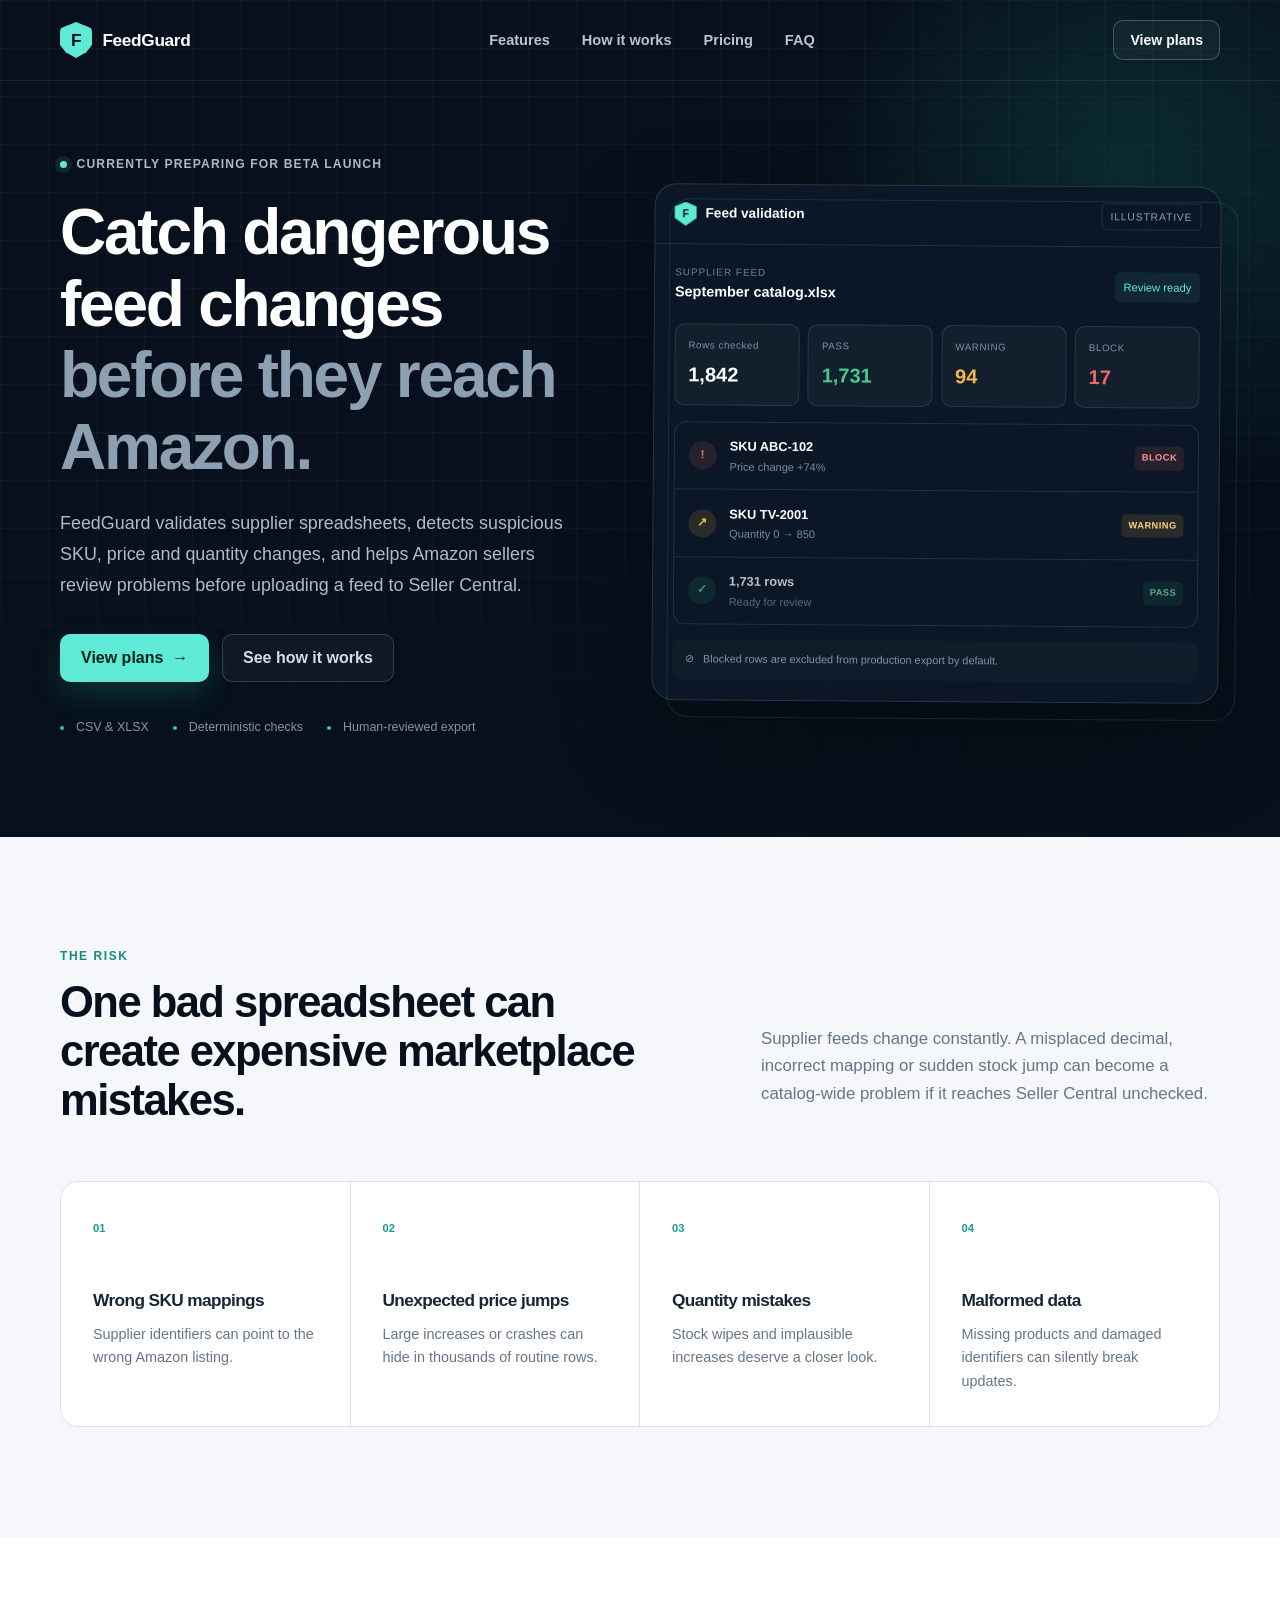
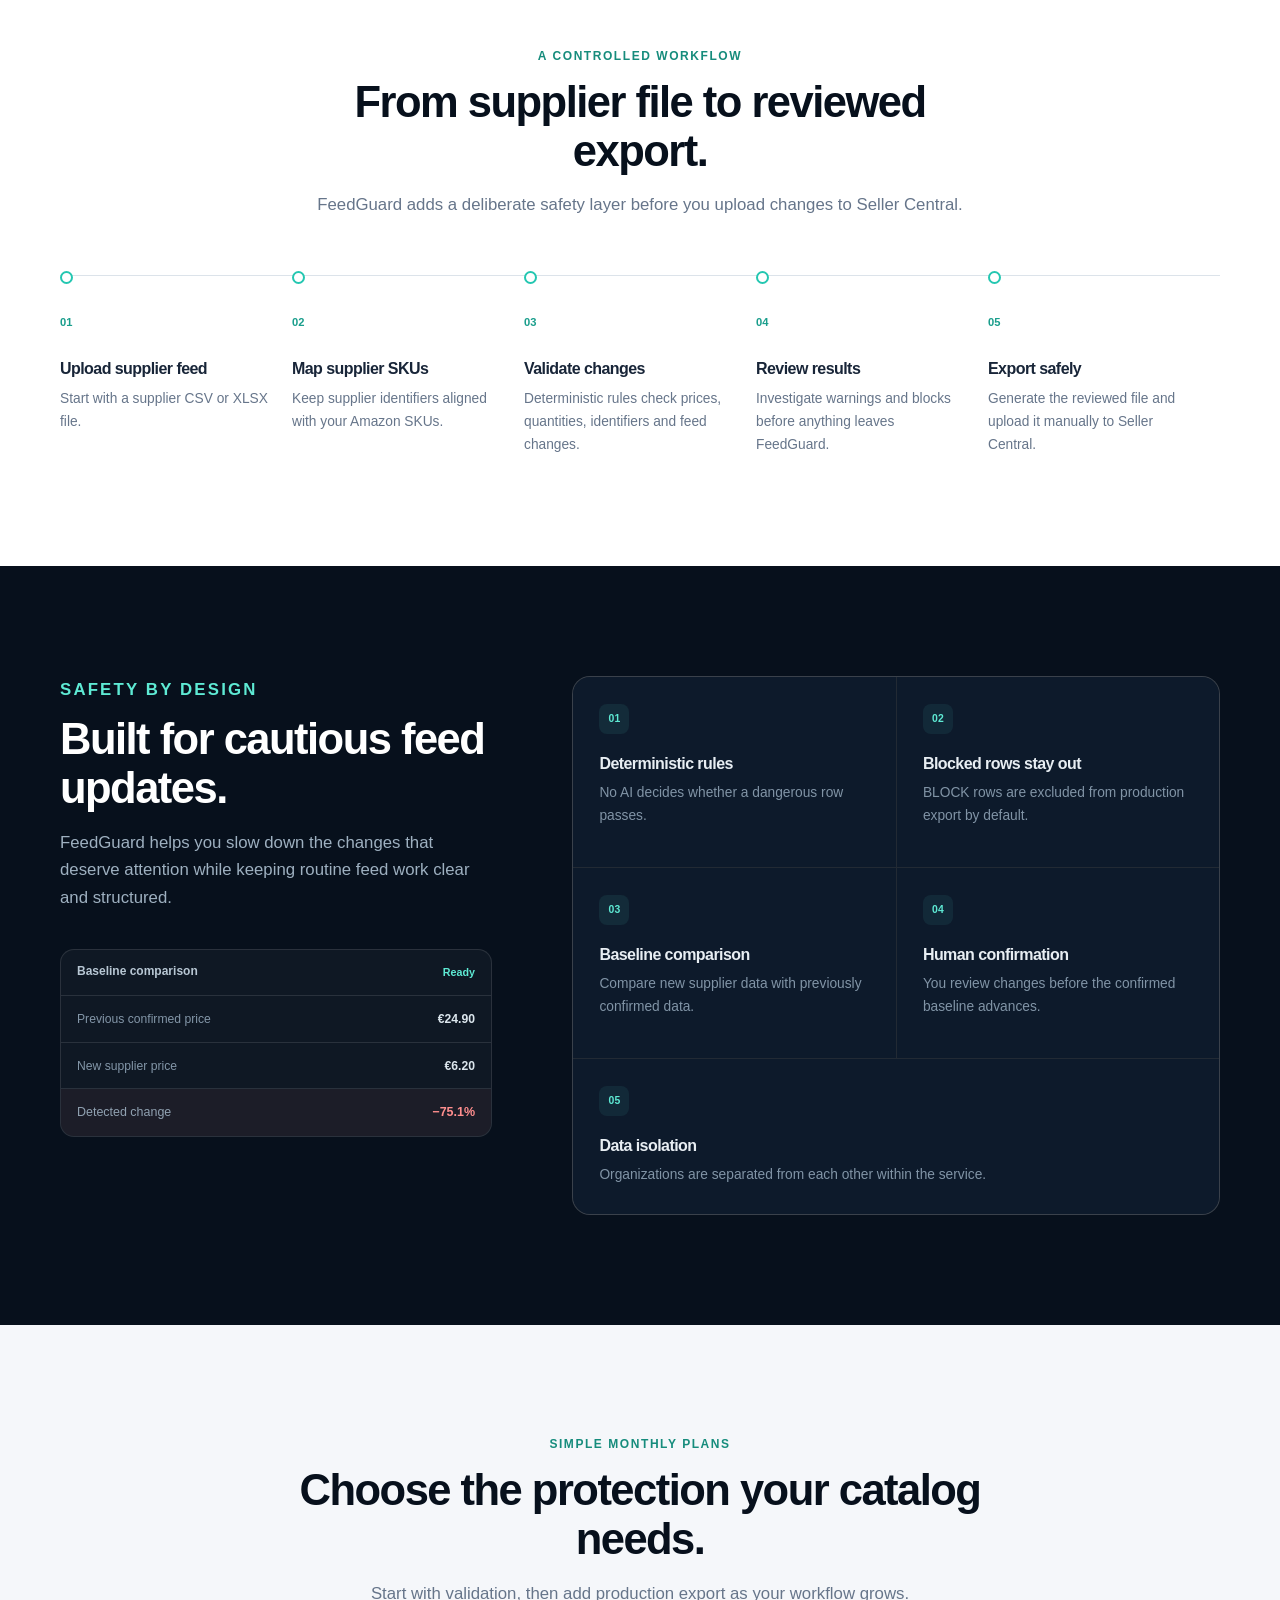
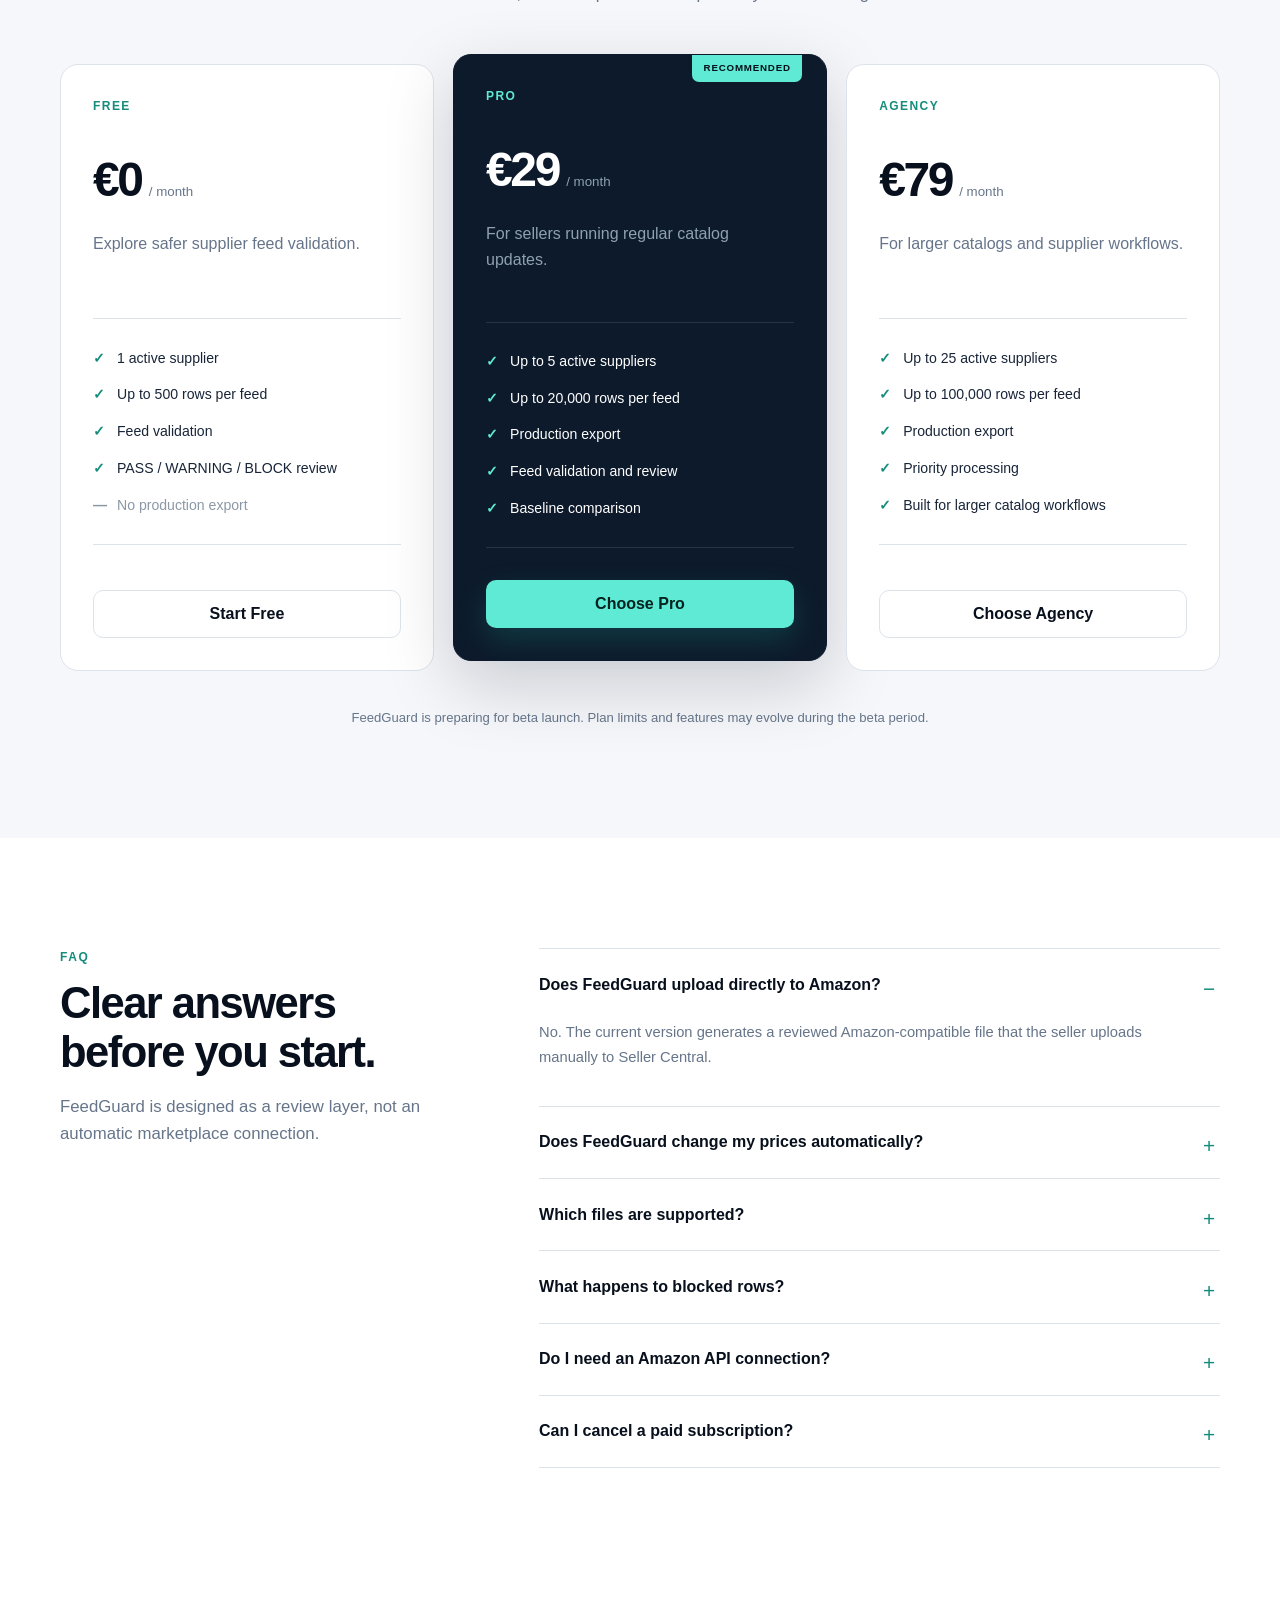
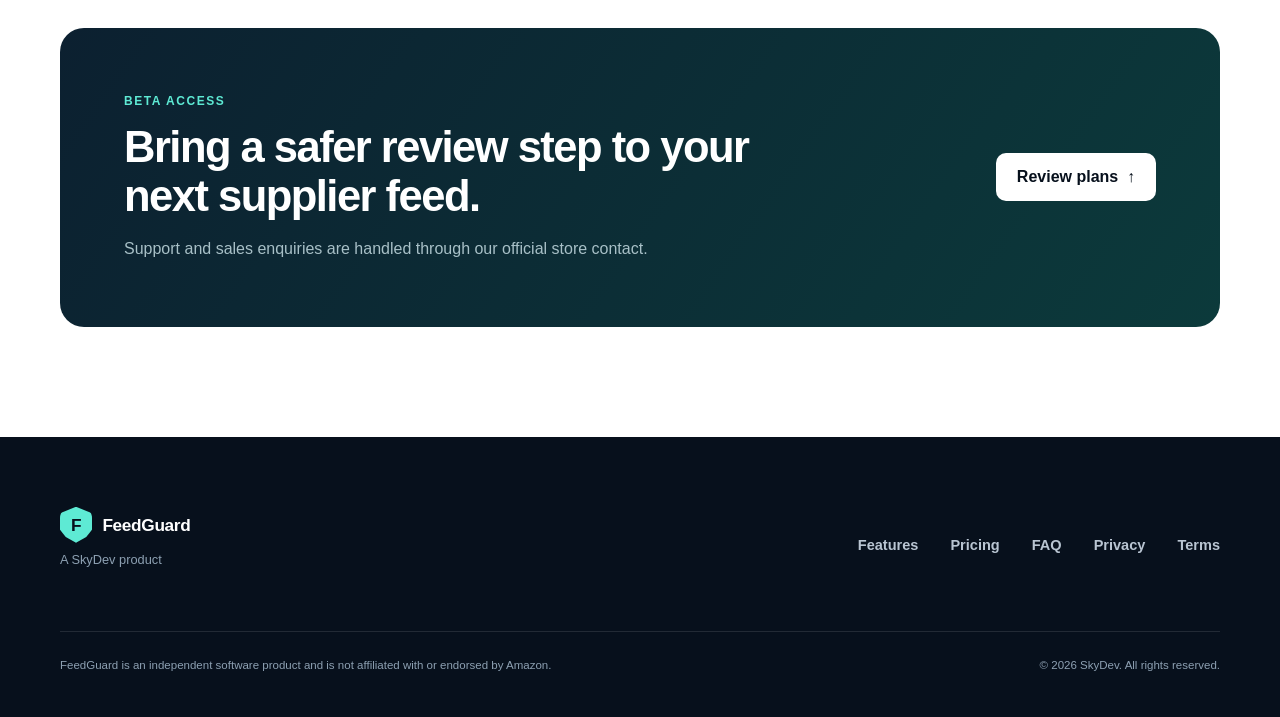
==== index.html @ 0910c597 "feat: launch FeedGuard public website" ====
<!doctype html>
<html lang="en">
<head>
  <meta charset="utf-8">
  <meta name="viewport" content="width=device-width, initial-scale=1">
  <title>FeedGuard — Safer Amazon Feed Validation</title>
  <meta name="description" content="FeedGuard helps Amazon sellers validate supplier CSV and XLSX feeds, detect risky SKU, price and quantity changes, and review problems before uploading to Seller Central.">
  <meta property="og:title" content="FeedGuard — Safer Amazon Feed Validation">
  <meta property="og:description" content="Catch dangerous supplier feed changes before they reach Amazon.">
  <meta property="og:type" content="website">
  <meta name="theme-color" content="#07101c">
  <link rel="icon" type="image/svg+xml" href="favicon.svg">
  <link rel="stylesheet" href="styles.css">
</head>
<body>
  <a class="skip-link" href="#main">Skip to content</a>
  <header class="site-header">
    <div class="shell nav-wrap">
      <a class="brand" href="index.html" aria-label="FeedGuard home">
        <span class="brand-mark" aria-hidden="true">F</span>
        <span>FeedGuard</span>
      </a>
      <nav aria-label="Primary navigation">
        <a href="#features">Features</a>
        <a href="#how-it-works">How it works</a>
        <a href="#pricing">Pricing</a>
        <a href="#faq">FAQ</a>
      </nav>
      <a class="button button-small button-outline" href="#pricing">View plans</a>
    </div>
  </header>

  <main id="main">
    <section class="hero">
      <div class="hero-glow" aria-hidden="true"></div>
      <div class="shell hero-grid">
        <div class="hero-copy">
          <div class="eyebrow"><span class="pulse" aria-hidden="true"></span> Currently preparing for beta launch</div>
          <h1>Catch dangerous feed changes <span>before they reach Amazon.</span></h1>
          <p class="hero-lede">FeedGuard validates supplier spreadsheets, detects suspicious SKU, price and quantity changes, and helps Amazon sellers review problems before uploading a feed to Seller Central.</p>
          <div class="hero-actions">
            <a class="button button-primary" href="#pricing">View plans <span aria-hidden="true">→</span></a>
            <a class="button button-ghost" href="#how-it-works">See how it works</a>
          </div>
          <ul class="trust-line" aria-label="Product highlights">
            <li>CSV &amp; XLSX</li>
            <li>Deterministic checks</li>
            <li>Human-reviewed export</li>
          </ul>
        </div>

        <div class="product-frame" aria-label="Illustrative FeedGuard validation dashboard">
          <div class="frame-bar">
            <div class="frame-title"><span class="shield-mini" aria-hidden="true">F</span> Feed validation</div>
            <span class="sample-label">Illustrative</span>
          </div>
          <div class="frame-body">
            <div class="run-meta">
              <div><span class="meta-label">SUPPLIER FEED</span><strong>September catalog.xlsx</strong></div>
              <span class="status-complete">Review ready</span>
            </div>
            <div class="metric-grid">
              <div class="metric"><span>Rows checked</span><strong>1,842</strong></div>
              <div class="metric pass"><span>PASS</span><strong>1,731</strong></div>
              <div class="metric warning"><span>WARNING</span><strong>94</strong></div>
              <div class="metric block"><span>BLOCK</span><strong>17</strong></div>
            </div>
            <div class="result-list">
              <div class="result-row">
                <span class="result-icon block-icon" aria-hidden="true">!</span>
                <div><strong>SKU ABC-102</strong><span>Price change +74%</span></div>
                <span class="tag tag-block">BLOCK</span>
              </div>
              <div class="result-row">
                <span class="result-icon warn-icon" aria-hidden="true">↗</span>
                <div><strong>SKU TV-2001</strong><span>Quantity 0 → 850</span></div>
                <span class="tag tag-warning">WARNING</span>
              </div>
              <div class="result-row muted-row">
                <span class="result-icon pass-icon" aria-hidden="true">✓</span>
                <div><strong>1,731 rows</strong><span>Ready for review</span></div>
                <span class="tag tag-pass">PASS</span>
              </div>
            </div>
            <div class="frame-note"><span aria-hidden="true">⊘</span> Blocked rows are excluded from production export by default.</div>
          </div>
        </div>
      </div>
    </section>

    <section class="problem section" id="features">
      <div class="shell split-heading">
        <div>
          <p class="section-kicker">THE RISK</p>
          <h2>One bad spreadsheet can create expensive marketplace mistakes.</h2>
        </div>
        <p>Supplier feeds change constantly. A misplaced decimal, incorrect mapping or sudden stock jump can become a catalog-wide problem if it reaches Seller Central unchecked.</p>
      </div>
      <div class="shell risk-grid">
        <article class="risk-card"><span>01</span><h3>Wrong SKU mappings</h3><p>Supplier identifiers can point to the wrong Amazon listing.</p></article>
        <article class="risk-card"><span>02</span><h3>Unexpected price jumps</h3><p>Large increases or crashes can hide in thousands of routine rows.</p></article>
        <article class="risk-card"><span>03</span><h3>Quantity mistakes</h3><p>Stock wipes and implausible increases deserve a closer look.</p></article>
        <article class="risk-card"><span>04</span><h3>Malformed data</h3><p>Missing products and damaged identifiers can silently break updates.</p></article>
      </div>
    </section>

    <section class="workflow section" id="how-it-works">
      <div class="shell">
        <div class="section-intro centered">
          <p class="section-kicker">A CONTROLLED WORKFLOW</p>
          <h2>From supplier file to reviewed export.</h2>
          <p>FeedGuard adds a deliberate safety layer before you upload changes to Seller Central.</p>
        </div>
        <ol class="steps">
          <li><span class="step-number">01</span><div><h3>Upload supplier feed</h3><p>Start with a supplier CSV or XLSX file.</p></div></li>
          <li><span class="step-number">02</span><div><h3>Map supplier SKUs</h3><p>Keep supplier identifiers aligned with your Amazon SKUs.</p></div></li>
          <li><span class="step-number">03</span><div><h3>Validate changes</h3><p>Deterministic rules check prices, quantities, identifiers and feed changes.</p></div></li>
          <li><span class="step-number">04</span><div><h3>Review results</h3><p>Investigate warnings and blocks before anything leaves FeedGuard.</p></div></li>
          <li><span class="step-number">05</span><div><h3>Export safely</h3><p>Generate the reviewed file and upload it manually to Seller Central.</p></div></li>
        </ol>
      </div>
    </section>

    <section class="safety section">
      <div class="shell safety-layout">
        <div class="safety-copy">
          <p class="section-kicker">SAFETY BY DESIGN</p>
          <h2>Built for cautious feed updates.</h2>
          <p>FeedGuard helps you slow down the changes that deserve attention while keeping routine feed work clear and structured.</p>
          <div class="baseline-panel" aria-label="Baseline comparison example">
            <div class="baseline-head"><span>Baseline comparison</span><span class="live-dot">Ready</span></div>
            <div class="compare-row"><span>Previous confirmed price</span><strong>€24.90</strong></div>
            <div class="compare-row"><span>New supplier price</span><strong>€6.20</strong></div>
            <div class="delta-row"><span>Detected change</span><strong>−75.1%</strong></div>
          </div>
        </div>
        <div class="principles-grid">
          <article><span class="principle-icon">01</span><h3>Deterministic rules</h3><p>No AI decides whether a dangerous row passes.</p></article>
          <article><span class="principle-icon">02</span><h3>Blocked rows stay out</h3><p>BLOCK rows are excluded from production export by default.</p></article>
          <article><span class="principle-icon">03</span><h3>Baseline comparison</h3><p>Compare new supplier data with previously confirmed data.</p></article>
          <article><span class="principle-icon">04</span><h3>Human confirmation</h3><p>You review changes before the confirmed baseline advances.</p></article>
          <article><span class="principle-icon">05</span><h3>Data isolation</h3><p>Organizations are separated from each other within the service.</p></article>
        </div>
      </div>
    </section>

    <section class="pricing section" id="pricing">
      <div class="shell">
        <div class="section-intro centered">
          <p class="section-kicker">SIMPLE MONTHLY PLANS</p>
          <h2>Choose the protection your catalog needs.</h2>
          <p>Start with validation, then add production export as your workflow grows.</p>
        </div>
        <div class="pricing-grid">
          <article class="price-card">
            <div><p class="plan-name">FREE</p><div class="price"><span>€0</span><small>/ month</small></div><p>Explore safer supplier feed validation.</p></div>
            <ul><li>1 active supplier</li><li>Up to 500 rows per feed</li><li>Feed validation</li><li>PASS / WARNING / BLOCK review</li><li class="not-included">No production export</li></ul>
            <a class="button button-plan" href="#contact">Start Free</a>
          </article>
          <article class="price-card featured">
            <div class="popular">RECOMMENDED</div>
            <div><p class="plan-name">PRO</p><div class="price"><span>€29</span><small>/ month</small></div><p>For sellers running regular catalog updates.</p></div>
            <ul><li>Up to 5 active suppliers</li><li>Up to 20,000 rows per feed</li><li>Production export</li><li>Feed validation and review</li><li>Baseline comparison</li></ul>
            <a class="button button-primary" href="#contact">Choose Pro</a>
          </article>
          <article class="price-card">
            <div><p class="plan-name">AGENCY</p><div class="price"><span>€79</span><small>/ month</small></div><p>For larger catalogs and supplier workflows.</p></div>
            <ul><li>Up to 25 active suppliers</li><li>Up to 100,000 rows per feed</li><li>Production export</li><li>Priority processing</li><li>Built for larger catalog workflows</li></ul>
            <a class="button button-plan" href="#contact">Choose Agency</a>
          </article>
        </div>
        <p class="beta-note">FeedGuard is preparing for beta launch. Plan limits and features may evolve during the beta period.</p>
      </div>
    </section>

    <section class="faq section" id="faq">
      <div class="shell faq-layout">
        <div class="faq-heading"><p class="section-kicker">FAQ</p><h2>Clear answers before you start.</h2><p>FeedGuard is designed as a review layer, not an automatic marketplace connection.</p></div>
        <div class="faq-list">
          <details open><summary>Does FeedGuard upload directly to Amazon?</summary><p>No. The current version generates a reviewed Amazon-compatible file that the seller uploads manually to Seller Central.</p></details>
          <details><summary>Does FeedGuard change my prices automatically?</summary><p>No. FeedGuard analyzes the feed and flags potentially unsafe changes for review.</p></details>
          <details><summary>Which files are supported?</summary><p>CSV and XLSX supplier files are supported.</p></details>
          <details><summary>What happens to blocked rows?</summary><p>Blocked rows are excluded from production export by default.</p></details>
          <details><summary>Do I need an Amazon API connection?</summary><p>No, not for the current version.</p></details>
          <details><summary>Can I cancel a paid subscription?</summary><p>Paid subscriptions are managed through the billing provider's customer portal.</p></details>
        </div>
      </div>
    </section>

    <section class="contact section" id="contact">
      <div class="shell contact-card">
        <div><p class="section-kicker">BETA ACCESS</p><h2>Bring a safer review step to your next supplier feed.</h2><p>Support and sales enquiries are handled through our official store contact.</p></div>
        <a class="button button-light" href="#pricing">Review plans <span aria-hidden="true">↑</span></a>
      </div>
    </section>
  </main>

  <footer>
    <div class="shell footer-grid">
      <div><a class="brand footer-brand" href="index.html"><span class="brand-mark" aria-hidden="true">F</span><span>FeedGuard</span></a><p>A SkyDev product</p></div>
      <nav aria-label="Footer navigation"><a href="#features">Features</a><a href="#pricing">Pricing</a><a href="#faq">FAQ</a><a href="privacy.html">Privacy</a><a href="terms.html">Terms</a></nav>
    </div>
    <div class="shell footer-bottom">
      <p>FeedGuard is an independent software product and is not affiliated with or endorsed by Amazon.</p>
      <p>© 2026 SkyDev. All rights reserved.</p>
    </div>
  </footer>
</body>
</html>
---- styles.css ----
:root {
  --ink: #07101c;
  --ink-soft: #0d1a2b;
  --panel: #101f32;
  --line-dark: rgba(255,255,255,.11);
  --paper: #f5f7fa;
  --white: #ffffff;
  --text: #182538;
  --muted: #66758a;
  --line: #dce3ea;
  --teal: #24c7b1;
  --teal-light: #5eead4;
  --red: #ed6a6a;
  --amber: #f3b84b;
  --green: #42cc91;
  --radius: 18px;
  --shadow: 0 24px 70px rgba(3, 13, 26, .18);
}

* { box-sizing: border-box; }
html { scroll-behavior: smooth; }
body { margin: 0; color: var(--text); background: var(--white); font-family: Inter, ui-sans-serif, -apple-system, BlinkMacSystemFont, "Segoe UI", sans-serif; font-size: 16px; line-height: 1.65; }
a { color: inherit; text-decoration: none; }
button, a { -webkit-tap-highlight-color: transparent; }
a:focus-visible, summary:focus-visible { outline: 3px solid var(--teal); outline-offset: 4px; border-radius: 5px; }
.skip-link { position: fixed; top: 1rem; left: 1rem; z-index: 100; padding: .7rem 1rem; color: var(--ink); background: var(--teal-light); border-radius: 8px; transform: translateY(-180%); transition: transform .2s; }
.skip-link:focus { transform: none; }
.shell { width: min(1160px, calc(100% - 40px)); margin-inline: auto; }

.site-header { position: absolute; z-index: 20; top: 0; left: 0; width: 100%; color: #d9e5ef; border-bottom: 1px solid rgba(255,255,255,.08); }
.nav-wrap { height: 80px; display: flex; align-items: center; justify-content: space-between; gap: 2rem; }
.brand { display: inline-flex; align-items: center; gap: .65rem; color: var(--white); font-size: 1.08rem; font-weight: 750; letter-spacing: -.02em; }
.brand-mark { width: 32px; height: 36px; display: grid; place-items: center; color: var(--ink); background: var(--teal-light); font-weight: 900; border-radius: 11px 11px 14px 14px; clip-path: polygon(50% 0, 100% 18%, 100% 64%, 82% 84%, 50% 100%, 18% 84%, 0 64%, 0 18%); }
nav { display: flex; align-items: center; gap: 2rem; }
nav a { color: #b9c5d2; font-size: .91rem; font-weight: 550; transition: color .2s; }
nav a:hover { color: var(--white); }
.button { min-height: 48px; display: inline-flex; align-items: center; justify-content: center; gap: .55rem; padding: .75rem 1.25rem; border: 1px solid transparent; border-radius: 10px; font-weight: 700; line-height: 1; transition: transform .2s, background .2s, border-color .2s; }
.button:hover { transform: translateY(-2px); }
.button-small { min-height: 40px; padding: .55rem 1rem; font-size: .88rem; }
.button-outline { color: var(--white); border-color: rgba(255,255,255,.22); background: rgba(255,255,255,.04); }
.button-primary { color: #04231f; background: var(--teal-light); box-shadow: 0 12px 30px rgba(36,199,177,.18); }
.button-primary:hover { background: #80f2df; }
.button-ghost { color: #d4dee8; border-color: rgba(255,255,255,.16); background: rgba(255,255,255,.035); }

.hero { position: relative; overflow: hidden; min-height: 780px; padding: 150px 0 100px; color: var(--white); background-color: var(--ink); background-image: linear-gradient(rgba(255,255,255,.028) 1px, transparent 1px), linear-gradient(90deg, rgba(255,255,255,.028) 1px, transparent 1px); background-size: 48px 48px; }
.hero::after { content: ""; position: absolute; inset: 0; pointer-events: none; background: linear-gradient(90deg, transparent 48%, rgba(7,16,28,.1)), linear-gradient(180deg, transparent 60%, var(--ink)); }
.hero-glow { position: absolute; width: 700px; height: 700px; right: -200px; top: -160px; background: radial-gradient(circle, rgba(36,199,177,.17), transparent 65%); }
.hero-grid { position: relative; z-index: 1; display: grid; grid-template-columns: .95fr 1.05fr; gap: 5rem; align-items: center; }
.eyebrow { display: inline-flex; align-items: center; gap: .6rem; margin-bottom: 1.4rem; color: #a9bac8; font-size: .76rem; font-weight: 750; letter-spacing: .09em; text-transform: uppercase; }
.pulse { width: 7px; height: 7px; background: var(--teal-light); border-radius: 50%; box-shadow: 0 0 0 5px rgba(94,234,212,.1); }
h1, h2, h3, p { margin-top: 0; }
h1, h2, h3 { line-height: 1.12; letter-spacing: -.035em; }
.hero h1 { max-width: 650px; margin-bottom: 1.5rem; font-size: clamp(3rem, 5vw, 5rem); font-weight: 780; }
.hero h1 span { color: #8da0b2; }
.hero-lede { max-width: 620px; margin-bottom: 2rem; color: #aebccc; font-size: 1.12rem; line-height: 1.75; }
.hero-actions { display: flex; flex-wrap: wrap; gap: .8rem; margin-bottom: 2.2rem; }
.trust-line { display: flex; flex-wrap: wrap; gap: 1rem 1.5rem; margin: 0; padding: 0; color: #8294a6; font-size: .78rem; list-style: none; }
.trust-line li { position: relative; padding-left: 1rem; }
.trust-line li::before { content: ""; position: absolute; left: 0; top: .7em; width: 4px; height: 4px; background: var(--teal); border-radius: 50%; }

.product-frame { position: relative; background: #0b1726; border: 1px solid rgba(255,255,255,.13); border-radius: 22px; box-shadow: 0 35px 90px rgba(0,0,0,.36); transform: rotate(.4deg); }
.product-frame::before { content: ""; position: absolute; inset: 14px -18px -18px 14px; z-index: -1; border: 1px solid rgba(94,234,212,.13); border-radius: 22px; }
.frame-bar { min-height: 60px; display: flex; align-items: center; justify-content: space-between; padding: 0 1.2rem; border-bottom: 1px solid var(--line-dark); }
.frame-title { display: flex; align-items: center; gap: .55rem; font-size: .85rem; font-weight: 700; }
.shield-mini { width: 22px; height: 24px; display: grid; place-items: center; color: var(--ink); background: var(--teal-light); font-size: .65rem; clip-path: polygon(50% 0, 100% 20%, 100% 68%, 50% 100%, 0 68%, 0 20%); }
.sample-label { padding: .25rem .5rem; color: #8da0b2; border: 1px solid var(--line-dark); border-radius: 5px; font-size: .65rem; letter-spacing: .08em; text-transform: uppercase; }
.frame-body { padding: 1.25rem; }
.run-meta { display: flex; align-items: center; justify-content: space-between; gap: 1rem; margin-bottom: 1.2rem; }
.run-meta div { display: grid; }
.meta-label { color: #6f8396; font-size: .62rem; letter-spacing: .1em; }
.run-meta strong { font-size: .9rem; }
.status-complete { padding: .35rem .55rem; color: var(--teal-light); background: rgba(94,234,212,.08); border-radius: 6px; font-size: .7rem; }
.metric-grid { display: grid; grid-template-columns: repeat(4, 1fr); gap: .55rem; margin-bottom: 1rem; }
.metric { display: grid; gap: .3rem; padding: .8rem; background: rgba(255,255,255,.035); border: 1px solid var(--line-dark); border-radius: 10px; }
.metric span { color: #7f91a3; font-size: .61rem; letter-spacing: .06em; }
.metric strong { font-size: 1.25rem; }
.metric.pass strong { color: var(--green); } .metric.warning strong { color: var(--amber); } .metric.block strong { color: var(--red); }
.result-list { overflow: hidden; border: 1px solid var(--line-dark); border-radius: 12px; }
.result-row { display: grid; grid-template-columns: 30px 1fr auto; gap: .7rem; align-items: center; padding: .85rem; border-bottom: 1px solid var(--line-dark); }
.result-row:last-child { border-bottom: 0; }
.result-row div { display: grid; }
.result-row strong { font-size: .8rem; }
.result-row div span { color: #778b9d; font-size: .69rem; }
.muted-row { opacity: .72; }
.result-icon { width: 28px; height: 28px; display: grid; place-items: center; border-radius: 50%; font-size: .75rem; font-weight: 800; }
.block-icon { color: var(--red); background: rgba(237,106,106,.12); }
.warn-icon { color: var(--amber); background: rgba(243,184,75,.12); }
.pass-icon { color: var(--green); background: rgba(66,204,145,.12); }
.tag { padding: .25rem .45rem; border-radius: 5px; font-size: .58rem; font-weight: 800; letter-spacing: .05em; }
.tag-block { color: #ff9393; background: rgba(237,106,106,.12); }
.tag-warning { color: #ffd27e; background: rgba(243,184,75,.12); }
.tag-pass { color: #74e9b5; background: rgba(66,204,145,.12); }
.frame-note { display: flex; align-items: center; gap: .55rem; margin-top: .9rem; padding: .7rem .8rem; color: #8093a5; background: rgba(255,255,255,.025); border-radius: 8px; font-size: .68rem; }

.section { padding: 110px 0; }
.section-kicker { margin-bottom: .7rem; color: #168c7c; font-size: .75rem; font-weight: 800; letter-spacing: .13em; text-transform: uppercase; }
.section h2 { margin-bottom: 1rem; color: var(--ink); font-size: clamp(2rem, 3.4vw, 3.2rem); }
.section-intro { max-width: 690px; margin-bottom: 3.5rem; }
.section-intro > p:last-child, .split-heading > p, .faq-heading > p:last-child, .safety-copy > p { color: var(--muted); font-size: 1.05rem; }
.centered { margin-inline: auto; text-align: center; }
.problem { background: var(--paper); }
.split-heading { display: grid; grid-template-columns: 1.15fr .85fr; gap: 5rem; align-items: end; margin-bottom: 3.5rem; }
.split-heading h2 { max-width: 680px; margin-bottom: 0; }
.risk-grid { display: grid; grid-template-columns: repeat(4, 1fr); border: 1px solid var(--line); border-radius: var(--radius); background: var(--white); }
.risk-card { min-height: 240px; padding: 2rem; border-right: 1px solid var(--line); }
.risk-card:last-child { border-right: 0; }
.risk-card > span { color: #1a9e8c; font-size: .7rem; font-weight: 800; }
.risk-card h3 { margin: 3.2rem 0 .75rem; font-size: 1.08rem; }
.risk-card p { margin: 0; color: var(--muted); font-size: .9rem; }

.workflow { background: var(--white); }
.steps { margin: 0; padding: 0; list-style: none; display: grid; grid-template-columns: repeat(5, 1fr); border-top: 1px solid var(--line); }
.steps li { position: relative; padding: 2rem 1.3rem 0 0; }
.steps li::before { content: ""; position: absolute; top: -5px; left: 0; width: 9px; height: 9px; background: var(--white); border: 2px solid var(--teal); border-radius: 50%; }
.step-number { color: #1a9e8c; font-size: .7rem; font-weight: 800; }
.steps h3 { margin: 1.6rem 0 .65rem; font-size: 1rem; }
.steps p { margin: 0; color: var(--muted); font-size: .86rem; }

.safety { color: var(--white); background: var(--ink); }
.safety .section-kicker { color: var(--teal-light); }
.safety h2 { color: var(--white); }
.safety-layout { display: grid; grid-template-columns: .8fr 1.2fr; gap: 5rem; }
.safety-copy > p { color: #9eb0c0; }
.baseline-panel { margin-top: 2.3rem; overflow: hidden; background: rgba(255,255,255,.035); border: 1px solid var(--line-dark); border-radius: 14px; }
.baseline-head, .compare-row, .delta-row { display: flex; align-items: center; justify-content: space-between; gap: 1rem; padding: .8rem 1rem; border-bottom: 1px solid var(--line-dark); }
.baseline-head { color: #b8c7d4; font-size: .75rem; font-weight: 700; }
.live-dot { color: var(--teal-light); font-size: .67rem; }
.compare-row { color: #8396a8; font-size: .76rem; }
.compare-row strong { color: #dce6ed; }
.delta-row { color: #90a1b1; background: rgba(237,106,106,.06); border-bottom: 0; font-size: .78rem; }
.delta-row strong { color: #ff8e8e; }
.principles-grid { display: grid; grid-template-columns: 1fr 1fr; gap: 1px; overflow: hidden; background: var(--line-dark); border: 1px solid var(--line-dark); border-radius: var(--radius); }
.principles-grid article { min-height: 190px; padding: 1.65rem; background: var(--ink-soft); }
.principles-grid article:last-child { grid-column: 1 / -1; min-height: 155px; }
.principle-icon { display: inline-grid; place-items: center; width: 30px; height: 30px; color: var(--teal-light); background: rgba(94,234,212,.08); border-radius: 8px; font-size: .65rem; font-weight: 800; }
.principles-grid h3 { margin: 1.3rem 0 .6rem; color: #e8eef3; font-size: 1rem; }
.principles-grid p { margin: 0; color: #8194a6; font-size: .86rem; }

.pricing { background: var(--paper); }
.pricing-grid { display: grid; grid-template-columns: repeat(3, 1fr); gap: 1.2rem; align-items: stretch; }
.price-card { position: relative; min-height: 550px; display: flex; flex-direction: column; justify-content: space-between; padding: 2rem; background: var(--white); border: 1px solid var(--line); border-radius: var(--radius); }
.price-card.featured { color: var(--white); background: var(--ink-soft); border-color: var(--ink-soft); box-shadow: var(--shadow); transform: translateY(-10px); }
.popular { position: absolute; top: 0; right: 1.5rem; padding: .35rem .7rem; color: var(--ink); background: var(--teal-light); border-radius: 0 0 7px 7px; font-size: .61rem; font-weight: 850; letter-spacing: .08em; }
.plan-name { margin-bottom: 1.5rem; color: #168c7c; font-size: .75rem; font-weight: 850; letter-spacing: .12em; }
.featured .plan-name { color: var(--teal-light); }
.price { display: flex; align-items: baseline; gap: .45rem; margin-bottom: .7rem; }
.price span { color: var(--ink); font-size: 3rem; font-weight: 780; letter-spacing: -.05em; }
.featured .price span { color: var(--white); }
.price small, .price-card > div > p:last-child { color: var(--muted); }
.featured .price small, .featured > div > p:last-child { color: #8ea1b3; }
.price-card ul { display: grid; gap: .85rem; margin: 2rem 0; padding: 1.7rem 0; border-top: 1px solid var(--line); border-bottom: 1px solid var(--line); list-style: none; }
.featured ul { border-color: var(--line-dark); }
.price-card li { position: relative; padding-left: 1.5rem; font-size: .88rem; }
.price-card li::before { content: "✓"; position: absolute; left: 0; color: #168c7c; font-weight: 800; }
.featured li::before { color: var(--teal-light); }
.price-card li.not-included { color: #8b98a6; }
.price-card li.not-included::before { content: "—"; color: #8b98a6; }
.button-plan { color: var(--ink); border-color: var(--line); background: var(--white); }
.featured .button-primary { width: 100%; }
.beta-note { margin: 2.2rem 0 0; color: var(--muted); font-size: .82rem; text-align: center; }

.faq-layout { display: grid; grid-template-columns: .72fr 1.28fr; gap: 6rem; align-items: start; }
.faq-heading { position: sticky; top: 2rem; }
.faq-list { border-top: 1px solid var(--line); }
details { border-bottom: 1px solid var(--line); }
summary { position: relative; padding: 1.4rem 2.4rem 1.4rem 0; color: var(--ink); font-weight: 700; cursor: pointer; list-style: none; }
summary::-webkit-details-marker { display: none; }
summary::after { content: "+"; position: absolute; right: .3rem; color: #168c7c; font-size: 1.3rem; font-weight: 400; }
details[open] summary::after { content: "−"; }
details p { padding: 0 2.5rem 1.4rem 0; color: var(--muted); font-size: .92rem; }

.contact { padding-top: 50px; }
.contact-card { min-height: 290px; display: flex; align-items: center; justify-content: space-between; gap: 4rem; padding: 4rem; color: var(--white); background: linear-gradient(125deg, #0c2030, #0c3a3b); border-radius: 24px; }
.contact-card .section-kicker { color: var(--teal-light); }
.contact-card h2 { max-width: 680px; color: var(--white); }
.contact-card p:last-child { margin-bottom: 0; color: #a8c0c7; }
.button-light { flex: 0 0 auto; color: var(--ink); background: var(--white); }

footer { padding: 70px 0 30px; color: #8da0b2; background: var(--ink); }
.footer-grid { display: flex; justify-content: space-between; gap: 3rem; padding-bottom: 3rem; border-bottom: 1px solid var(--line-dark); }
.footer-brand { margin-bottom: .4rem; }
.footer-grid p { font-size: .8rem; }
.footer-bottom { display: flex; justify-content: space-between; gap: 3rem; padding-top: 1.5rem; font-size: .72rem; }
.footer-bottom p:first-child { max-width: 680px; }
.footer-bottom a { color: #b9c8d4; }

.legal-page { color: #26364a; background: var(--paper); }
.legal-page .site-header { position: relative; background: var(--ink); }
.legal-main { padding: 80px 0 110px; }
.legal-article { max-width: 820px; padding: 4rem; background: var(--white); border: 1px solid var(--line); border-radius: var(--radius); box-shadow: 0 18px 50px rgba(7,16,28,.07); }
.legal-article h1 { margin-bottom: .4rem; color: var(--ink); font-size: clamp(2.6rem, 5vw, 4.4rem); }
.legal-updated { margin-bottom: 3rem; color: var(--muted); font-size: .85rem; }
.legal-article h2 { margin: 2.6rem 0 .6rem; color: var(--ink); font-size: 1.25rem; }
.legal-article p { color: #526176; }

@media (max-width: 980px) {
  .hero { padding-top: 130px; }
  .hero-grid { grid-template-columns: 1fr; gap: 4rem; }
  .hero-copy { max-width: 740px; }
  .product-frame { max-width: 720px; transform: none; }
  .split-heading, .safety-layout, .faq-layout { grid-template-columns: 1fr; gap: 3rem; }
  .risk-grid { grid-template-columns: 1fr 1fr; }
  .risk-card:nth-child(2) { border-right: 0; }
  .risk-card:nth-child(-n+2) { border-bottom: 1px solid var(--line); }
  .steps { grid-template-columns: 1fr 1fr; gap: 2rem; border-top: 0; }
  .steps li { padding: 1.4rem; border-top: 1px solid var(--line); }
  .steps li::before { left: 1.4rem; }
  .pricing-grid { grid-template-columns: 1fr; max-width: 650px; margin-inline: auto; }
  .price-card { min-height: auto; }
  .price-card.featured { transform: none; }
  .faq-heading { position: static; }
}

@media (max-width: 720px) {
  .shell { width: min(100% - 28px, 1160px); }
  .site-header nav { display: none; }
  .nav-wrap { height: 70px; }
  .hero { min-height: auto; padding: 115px 0 80px; }
  .hero h1 { font-size: clamp(2.55rem, 12vw, 4rem); }
  .hero-lede { font-size: 1rem; }
  .hero-actions .button { width: 100%; }
  .product-frame::before { display: none; }
  .frame-body { padding: .85rem; }
  .metric-grid { grid-template-columns: 1fr 1fr; }
  .run-meta { align-items: start; }
  .run-meta strong { max-width: 180px; overflow: hidden; text-overflow: ellipsis; white-space: nowrap; }
  .result-row { grid-template-columns: 28px 1fr; }
  .result-row .tag { grid-column: 2; justify-self: start; }
  .section { padding: 78px 0; }
  .risk-grid, .principles-grid { grid-template-columns: 1fr; }
  .risk-card { min-height: 210px; border-right: 0; border-bottom: 1px solid var(--line); }
  .risk-card:last-child { border-bottom: 0; }
  .risk-card h3 { margin-top: 2rem; }
  .steps { grid-template-columns: 1fr; gap: 1rem; }
  .principles-grid article:last-child { grid-column: auto; }
  .contact-card { align-items: flex-start; flex-direction: column; padding: 2.2rem; }
  .footer-grid, .footer-bottom { flex-direction: column; }
  footer nav { flex-wrap: wrap; gap: 1rem 1.5rem; }
  .legal-main { padding: 35px 0 70px; }
  .legal-article { padding: 2rem 1.3rem; }
}

@media (prefers-reduced-motion: reduce) {
  html { scroll-behavior: auto; }
  *, *::before, *::after { animation-duration: .01ms !important; animation-iteration-count: 1 !important; transition-duration: .01ms !important; }
}
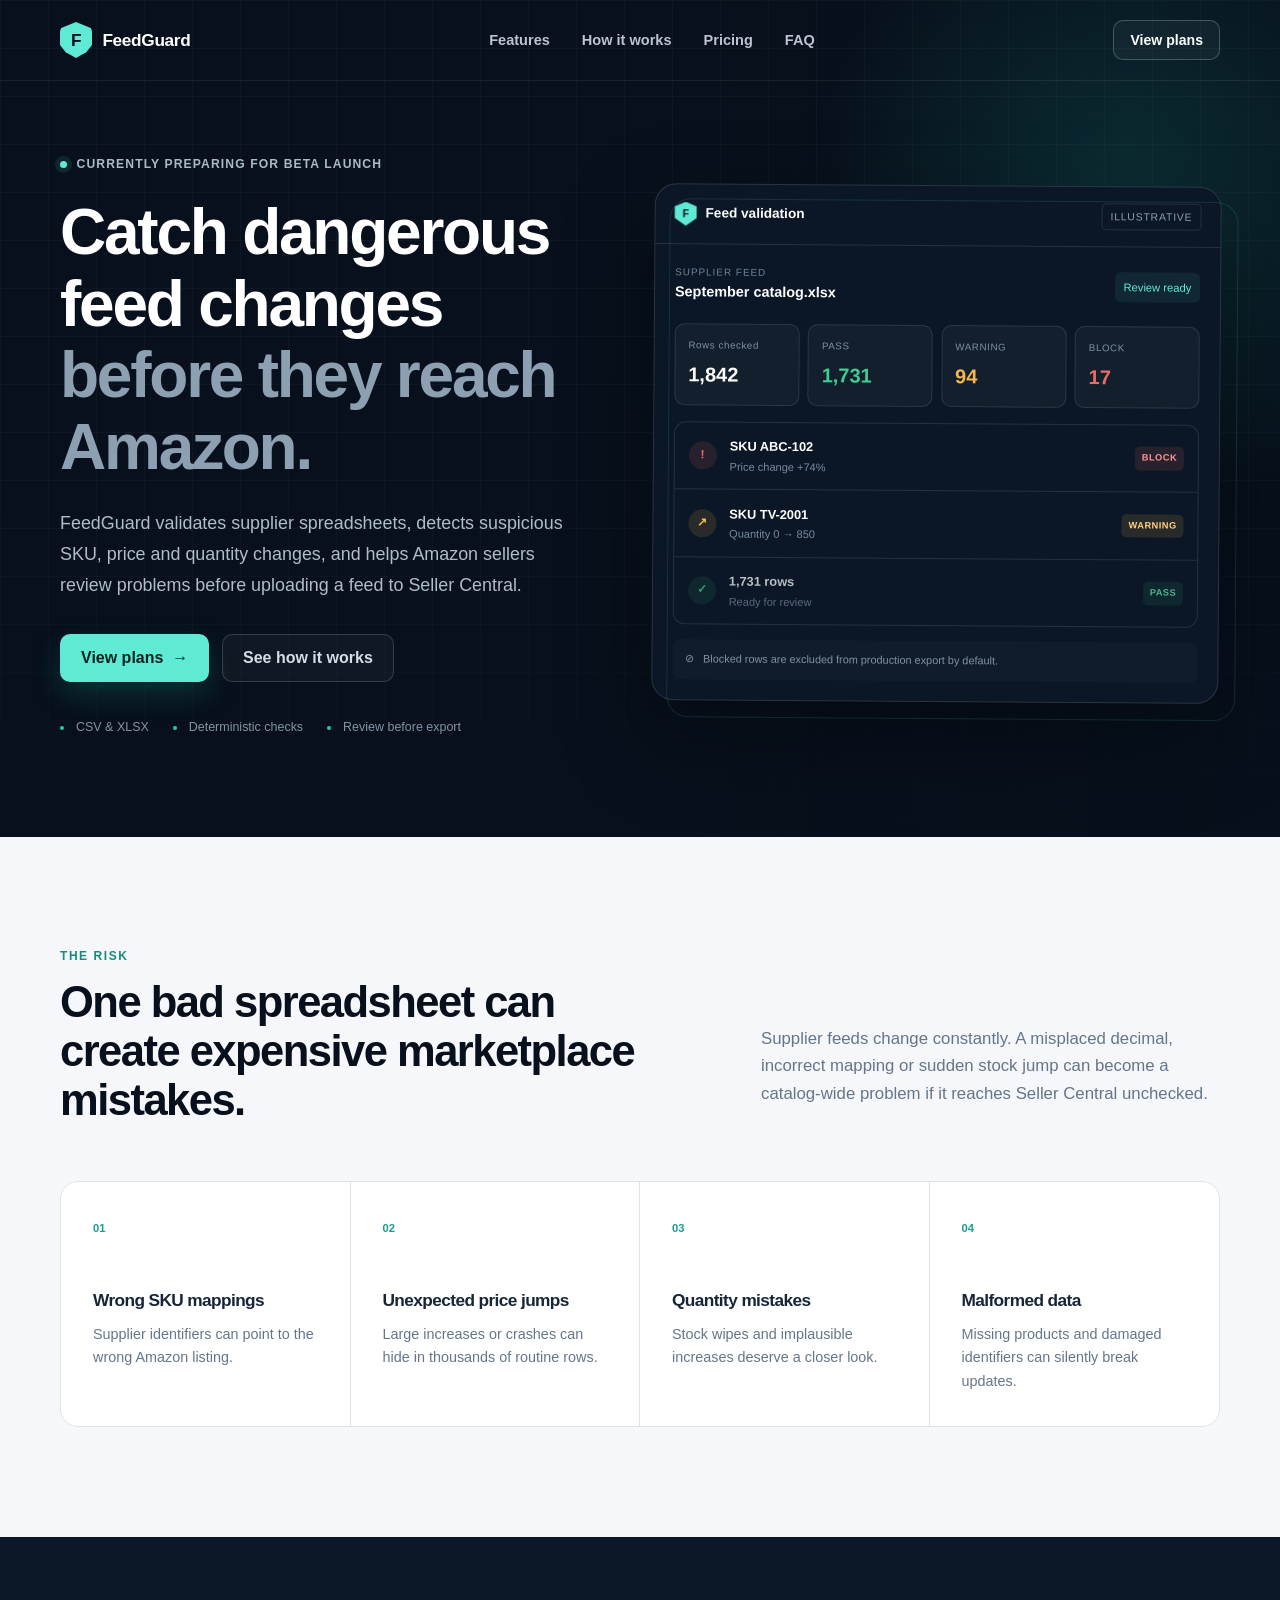
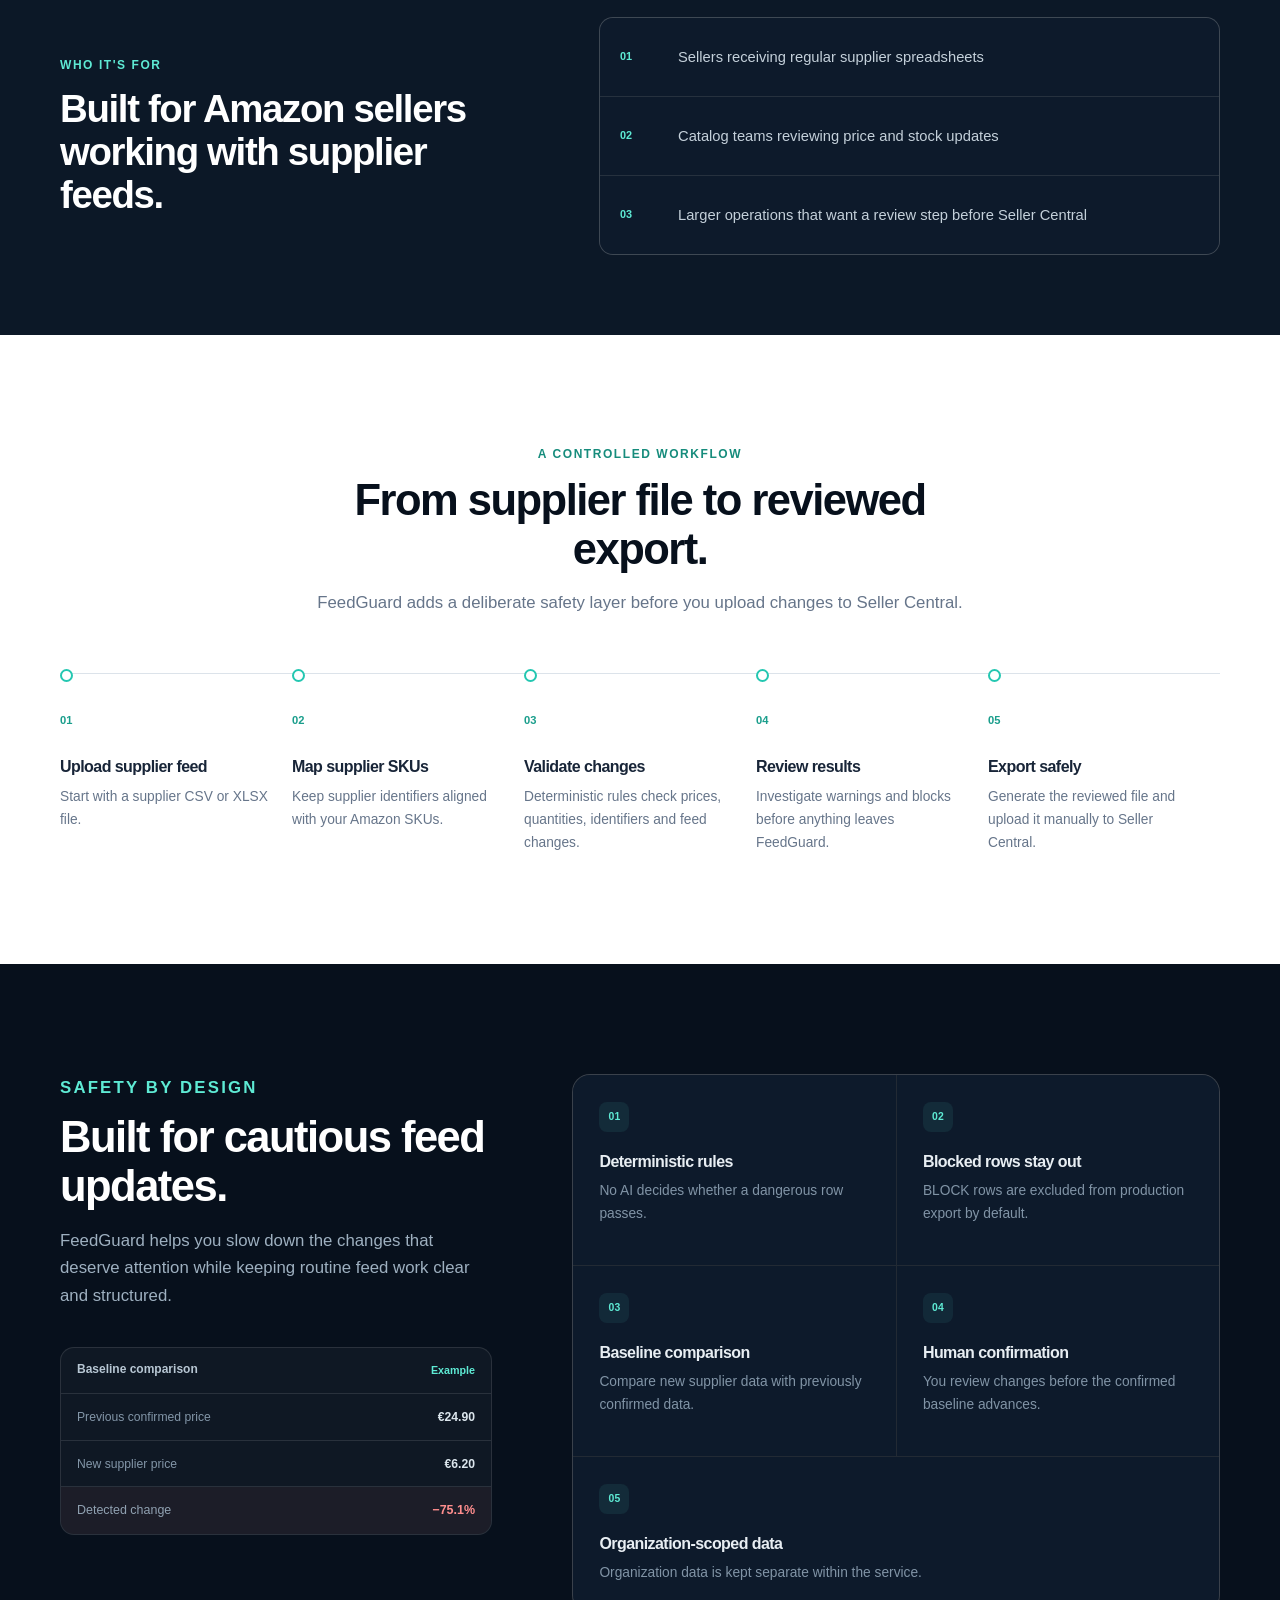
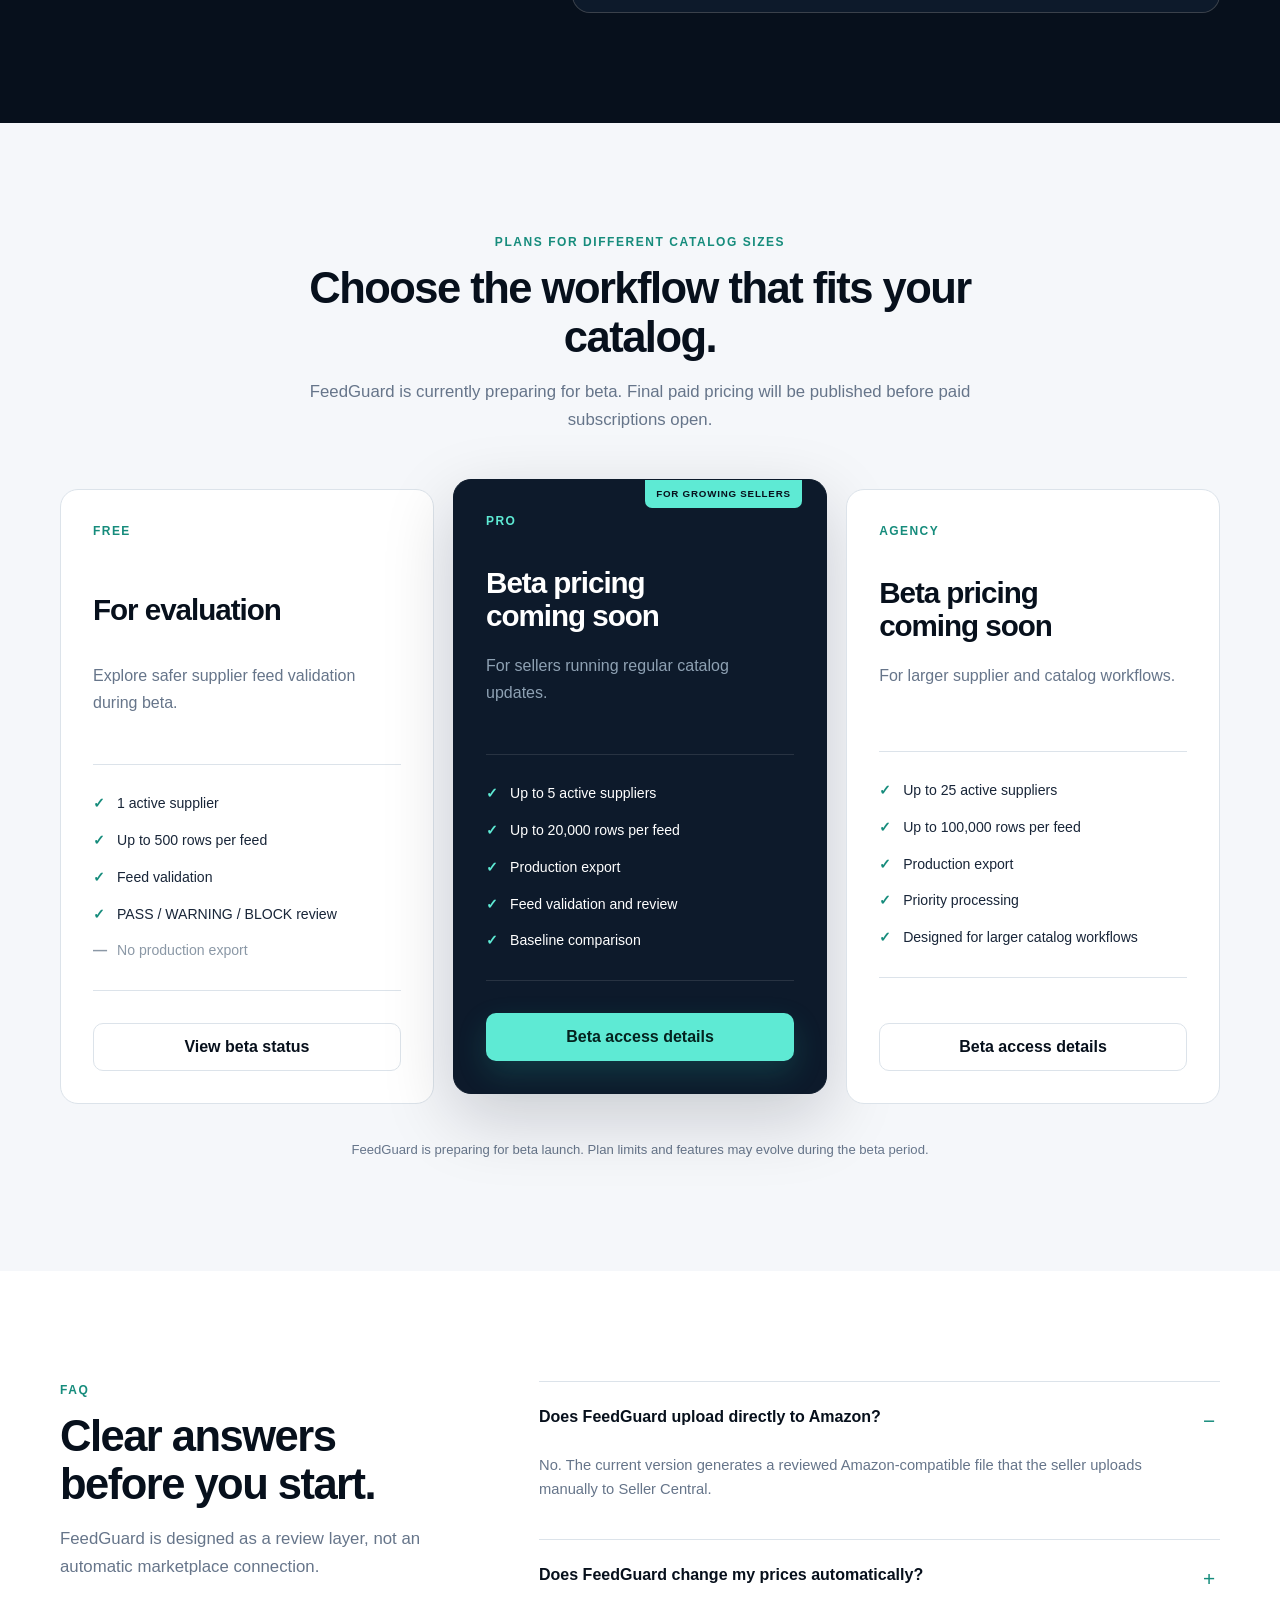
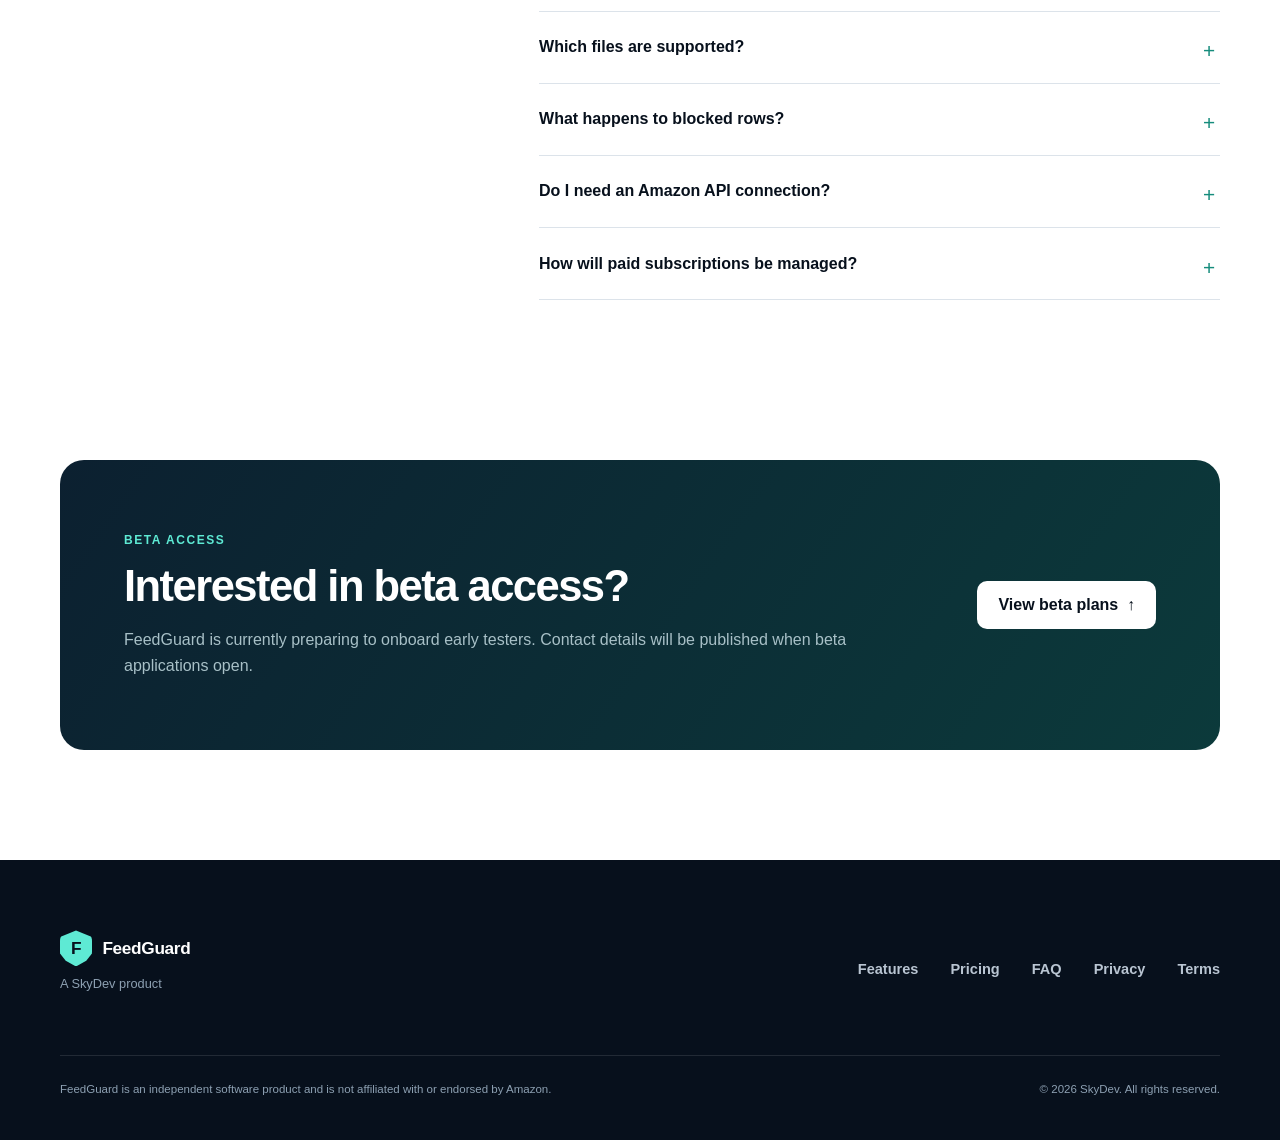
==== commit cf5a59bd: "fix: align public site with FeedGuard beta offering" ====
--- a/index.html
+++ b/index.html
@@ -8,6 +8,8 @@
   <meta property="og:title" content="FeedGuard — Safer Amazon Feed Validation">
   <meta property="og:description" content="Catch dangerous supplier feed changes before they reach Amazon.">
   <meta property="og:type" content="website">
+  <meta property="og:url" content="https://feedguard-site.vercel.app/">
+  <link rel="canonical" href="https://feedguard-site.vercel.app/">
   <meta name="theme-color" content="#07101c">
   <link rel="icon" type="image/svg+xml" href="favicon.svg">
   <link rel="stylesheet" href="styles.css">
@@ -45,7 +47,7 @@
           <ul class="trust-line" aria-label="Product highlights">
             <li>CSV &amp; XLSX</li>
             <li>Deterministic checks</li>
-            <li>Human-reviewed export</li>
+            <li>Review before export</li>
           </ul>
         </div>
 
@@ -104,6 +106,20 @@
       </div>
     </section>
 
+    <section class="audience section" aria-labelledby="audience-heading">
+      <div class="shell audience-layout">
+        <div>
+          <p class="section-kicker">WHO IT'S FOR</p>
+          <h2 id="audience-heading">Built for Amazon sellers working with supplier feeds.</h2>
+        </div>
+        <div class="audience-list">
+          <article><span aria-hidden="true">01</span><p>Sellers receiving regular supplier spreadsheets</p></article>
+          <article><span aria-hidden="true">02</span><p>Catalog teams reviewing price and stock updates</p></article>
+          <article><span aria-hidden="true">03</span><p>Larger operations that want a review step before Seller Central</p></article>
+        </div>
+      </div>
+    </section>
+
     <section class="workflow section" id="how-it-works">
       <div class="shell">
         <div class="section-intro centered">
@@ -128,7 +144,7 @@
           <h2>Built for cautious feed updates.</h2>
           <p>FeedGuard helps you slow down the changes that deserve attention while keeping routine feed work clear and structured.</p>
           <div class="baseline-panel" aria-label="Baseline comparison example">
-            <div class="baseline-head"><span>Baseline comparison</span><span class="live-dot">Ready</span></div>
+            <div class="baseline-head"><span>Baseline comparison</span><span class="live-dot">Example</span></div>
             <div class="compare-row"><span>Previous confirmed price</span><strong>€24.90</strong></div>
             <div class="compare-row"><span>New supplier price</span><strong>€6.20</strong></div>
             <div class="delta-row"><span>Detected change</span><strong>−75.1%</strong></div>
@@ -139,7 +155,7 @@
           <article><span class="principle-icon">02</span><h3>Blocked rows stay out</h3><p>BLOCK rows are excluded from production export by default.</p></article>
           <article><span class="principle-icon">03</span><h3>Baseline comparison</h3><p>Compare new supplier data with previously confirmed data.</p></article>
           <article><span class="principle-icon">04</span><h3>Human confirmation</h3><p>You review changes before the confirmed baseline advances.</p></article>
-          <article><span class="principle-icon">05</span><h3>Data isolation</h3><p>Organizations are separated from each other within the service.</p></article>
+          <article><span class="principle-icon">05</span><h3>Organization-scoped data</h3><p>Organization data is kept separate within the service.</p></article>
         </div>
       </div>
     </section>
@@ -147,26 +163,26 @@
     <section class="pricing section" id="pricing">
       <div class="shell">
         <div class="section-intro centered">
-          <p class="section-kicker">SIMPLE MONTHLY PLANS</p>
-          <h2>Choose the protection your catalog needs.</h2>
-          <p>Start with validation, then add production export as your workflow grows.</p>
+          <p class="section-kicker">PLANS FOR DIFFERENT CATALOG SIZES</p>
+          <h2>Choose the workflow that fits your catalog.</h2>
+          <p>FeedGuard is currently preparing for beta. Final paid pricing will be published before paid subscriptions open.</p>
         </div>
         <div class="pricing-grid">
           <article class="price-card">
-            <div><p class="plan-name">FREE</p><div class="price"><span>€0</span><small>/ month</small></div><p>Explore safer supplier feed validation.</p></div>
+            <div><p class="plan-name">FREE</p><div class="price plan-status"><span>For evaluation</span></div><p>Explore safer supplier feed validation during beta.</p></div>
             <ul><li>1 active supplier</li><li>Up to 500 rows per feed</li><li>Feed validation</li><li>PASS / WARNING / BLOCK review</li><li class="not-included">No production export</li></ul>
-            <a class="button button-plan" href="#contact">Start Free</a>
+            <a class="button button-plan" href="#contact">View beta status</a>
           </article>
           <article class="price-card featured">
-            <div class="popular">RECOMMENDED</div>
-            <div><p class="plan-name">PRO</p><div class="price"><span>€29</span><small>/ month</small></div><p>For sellers running regular catalog updates.</p></div>
+            <div class="popular">FOR GROWING SELLERS</div>
+            <div><p class="plan-name">PRO</p><div class="price plan-status"><span>Beta pricing<br>coming soon</span></div><p>For sellers running regular catalog updates.</p></div>
             <ul><li>Up to 5 active suppliers</li><li>Up to 20,000 rows per feed</li><li>Production export</li><li>Feed validation and review</li><li>Baseline comparison</li></ul>
-            <a class="button button-primary" href="#contact">Choose Pro</a>
+            <a class="button button-primary" href="#contact">Beta access details</a>
           </article>
           <article class="price-card">
-            <div><p class="plan-name">AGENCY</p><div class="price"><span>€79</span><small>/ month</small></div><p>For larger catalogs and supplier workflows.</p></div>
-            <ul><li>Up to 25 active suppliers</li><li>Up to 100,000 rows per feed</li><li>Production export</li><li>Priority processing</li><li>Built for larger catalog workflows</li></ul>
-            <a class="button button-plan" href="#contact">Choose Agency</a>
+            <div><p class="plan-name">AGENCY</p><div class="price plan-status"><span>Beta pricing<br>coming soon</span></div><p>For larger supplier and catalog workflows.</p></div>
+            <ul><li>Up to 25 active suppliers</li><li>Up to 100,000 rows per feed</li><li>Production export</li><li>Priority processing</li><li>Designed for larger catalog workflows</li></ul>
+            <a class="button button-plan" href="#contact">Beta access details</a>
           </article>
         </div>
         <p class="beta-note">FeedGuard is preparing for beta launch. Plan limits and features may evolve during the beta period.</p>
@@ -182,15 +198,15 @@
           <details><summary>Which files are supported?</summary><p>CSV and XLSX supplier files are supported.</p></details>
           <details><summary>What happens to blocked rows?</summary><p>Blocked rows are excluded from production export by default.</p></details>
           <details><summary>Do I need an Amazon API connection?</summary><p>No, not for the current version.</p></details>
-          <details><summary>Can I cancel a paid subscription?</summary><p>Paid subscriptions are managed through the billing provider's customer portal.</p></details>
+          <details><summary>How will paid subscriptions be managed?</summary><p>Paid subscriptions are planned to be managed through our billing provider's customer portal once paid plans launch.</p></details>
         </div>
       </div>
     </section>
 
     <section class="contact section" id="contact">
       <div class="shell contact-card">
-        <div><p class="section-kicker">BETA ACCESS</p><h2>Bring a safer review step to your next supplier feed.</h2><p>Support and sales enquiries are handled through our official store contact.</p></div>
-        <a class="button button-light" href="#pricing">Review plans <span aria-hidden="true">↑</span></a>
+        <div><p class="section-kicker">BETA ACCESS</p><h2>Interested in beta access?</h2><p>FeedGuard is currently preparing to onboard early testers. Contact details will be published when beta applications open.</p></div>
+        <a class="button button-light" href="#pricing">View beta plans <span aria-hidden="true">↑</span></a>
       </div>
     </section>
   </main>
--- a/styles.css
+++ b/styles.css
@@ -108,6 +108,15 @@
 .risk-card h3 { margin: 3.2rem 0 .75rem; font-size: 1.08rem; }
 .risk-card p { margin: 0; color: var(--muted); font-size: .9rem; }
 
+.audience { padding: 80px 0; color: var(--white); background: #0c1827; }
+.audience .section-kicker { color: var(--teal-light); }
+.audience h2 { max-width: 600px; margin-bottom: 0; color: var(--white); font-size: clamp(1.8rem, 3vw, 2.8rem); }
+.audience-layout { display: grid; grid-template-columns: .85fr 1.15fr; gap: 5rem; align-items: center; }
+.audience-list { display: grid; gap: 1px; overflow: hidden; background: var(--line-dark); border: 1px solid var(--line-dark); border-radius: 14px; }
+.audience-list article { display: grid; grid-template-columns: 42px 1fr; gap: 1rem; align-items: center; min-height: 78px; padding: 1rem 1.25rem; background: var(--ink-soft); }
+.audience-list span { color: var(--teal-light); font-size: .68rem; font-weight: 800; }
+.audience-list p { margin: 0; color: #c4d0da; font-size: .92rem; }
+
 .workflow { background: var(--white); }
 .steps { margin: 0; padding: 0; list-style: none; display: grid; grid-template-columns: repeat(5, 1fr); border-top: 1px solid var(--line); }
 .steps li { position: relative; padding: 2rem 1.3rem 0 0; }
@@ -146,6 +155,8 @@
 .price { display: flex; align-items: baseline; gap: .45rem; margin-bottom: .7rem; }
 .price span { color: var(--ink); font-size: 3rem; font-weight: 780; letter-spacing: -.05em; }
 .featured .price span { color: var(--white); }
+.price.plan-status { min-height: 86px; align-items: center; }
+.price.plan-status span { max-width: 280px; font-size: 1.85rem; line-height: 1.12; letter-spacing: -.035em; }
 .price small, .price-card > div > p:last-child { color: var(--muted); }
 .featured .price small, .featured > div > p:last-child { color: #8ea1b3; }
 .price-card ul { display: grid; gap: .85rem; margin: 2rem 0; padding: 1.7rem 0; border-top: 1px solid var(--line); border-bottom: 1px solid var(--line); list-style: none; }
@@ -198,7 +209,7 @@
   .hero-grid { grid-template-columns: 1fr; gap: 4rem; }
   .hero-copy { max-width: 740px; }
   .product-frame { max-width: 720px; transform: none; }
-  .split-heading, .safety-layout, .faq-layout { grid-template-columns: 1fr; gap: 3rem; }
+  .split-heading, .audience-layout, .safety-layout, .faq-layout { grid-template-columns: 1fr; gap: 3rem; }
   .risk-grid { grid-template-columns: 1fr 1fr; }
   .risk-card:nth-child(2) { border-right: 0; }
   .risk-card:nth-child(-n+2) { border-bottom: 1px solid var(--line); }
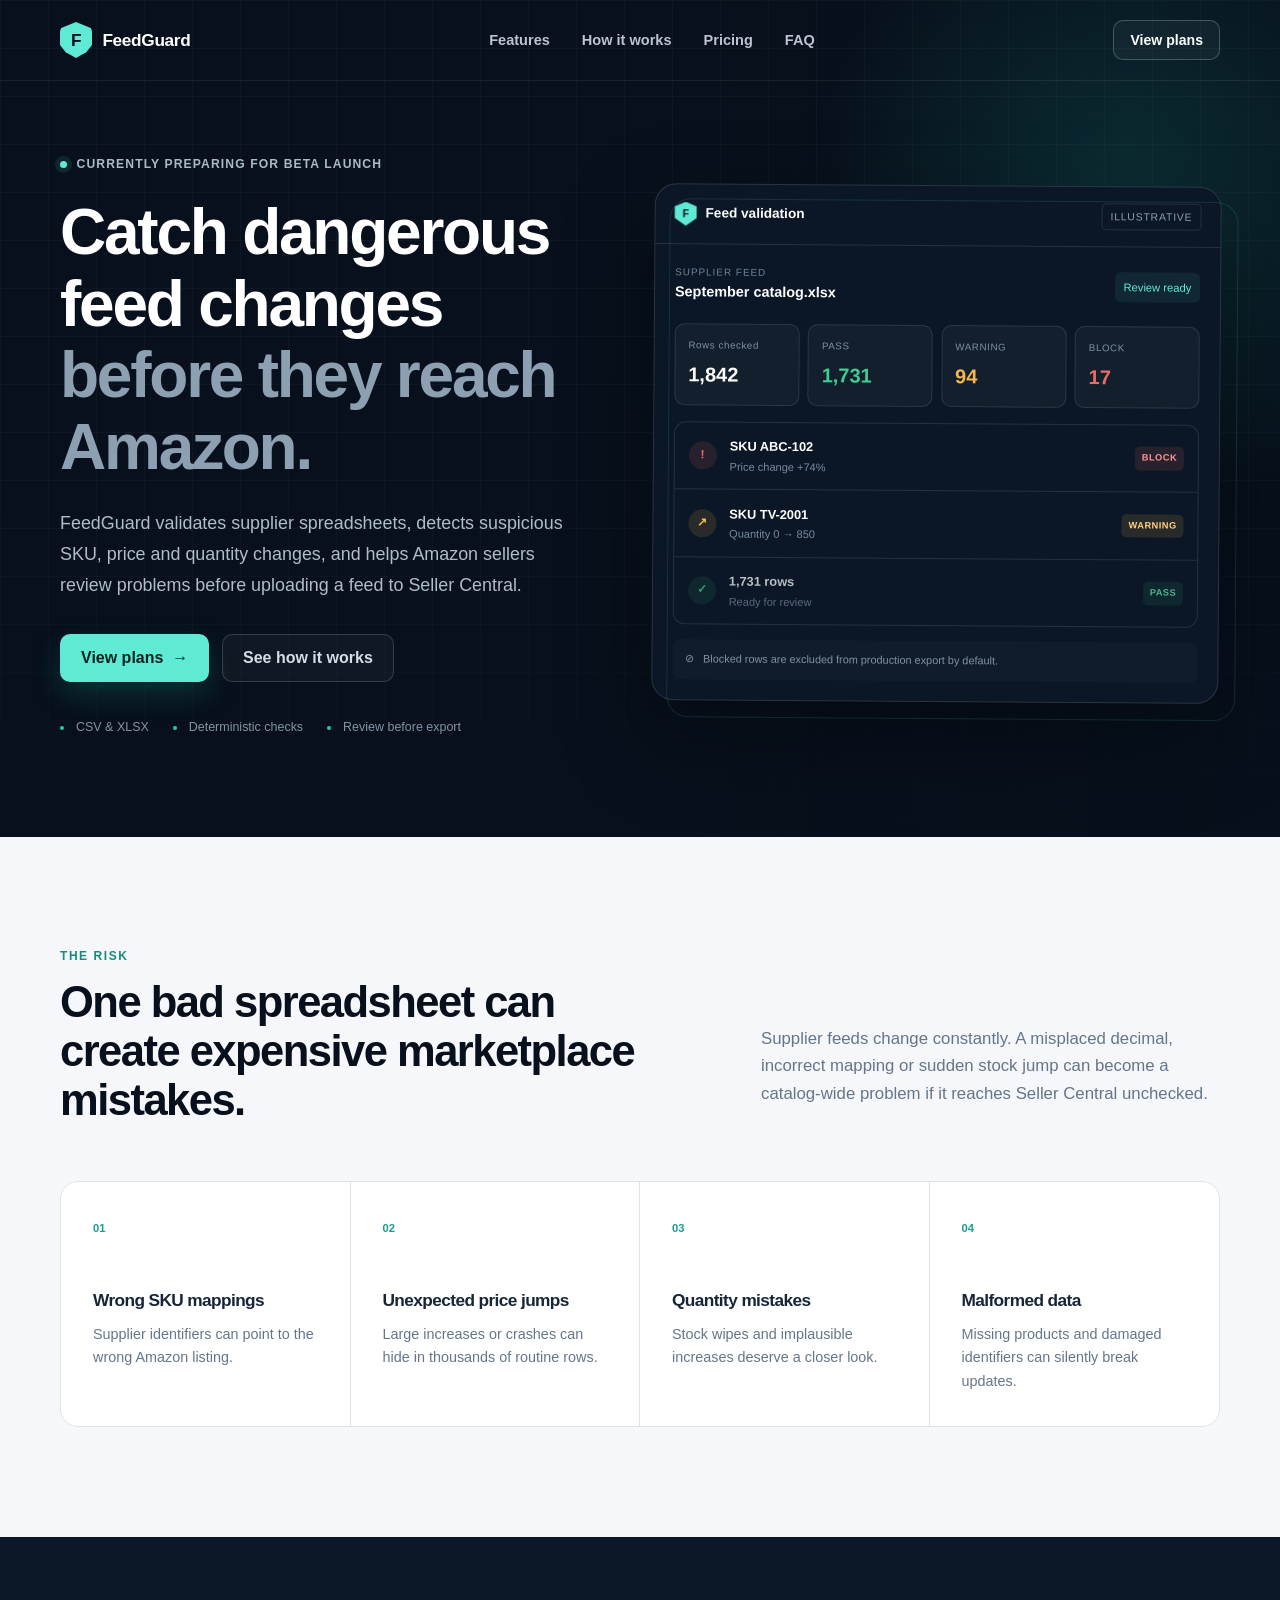
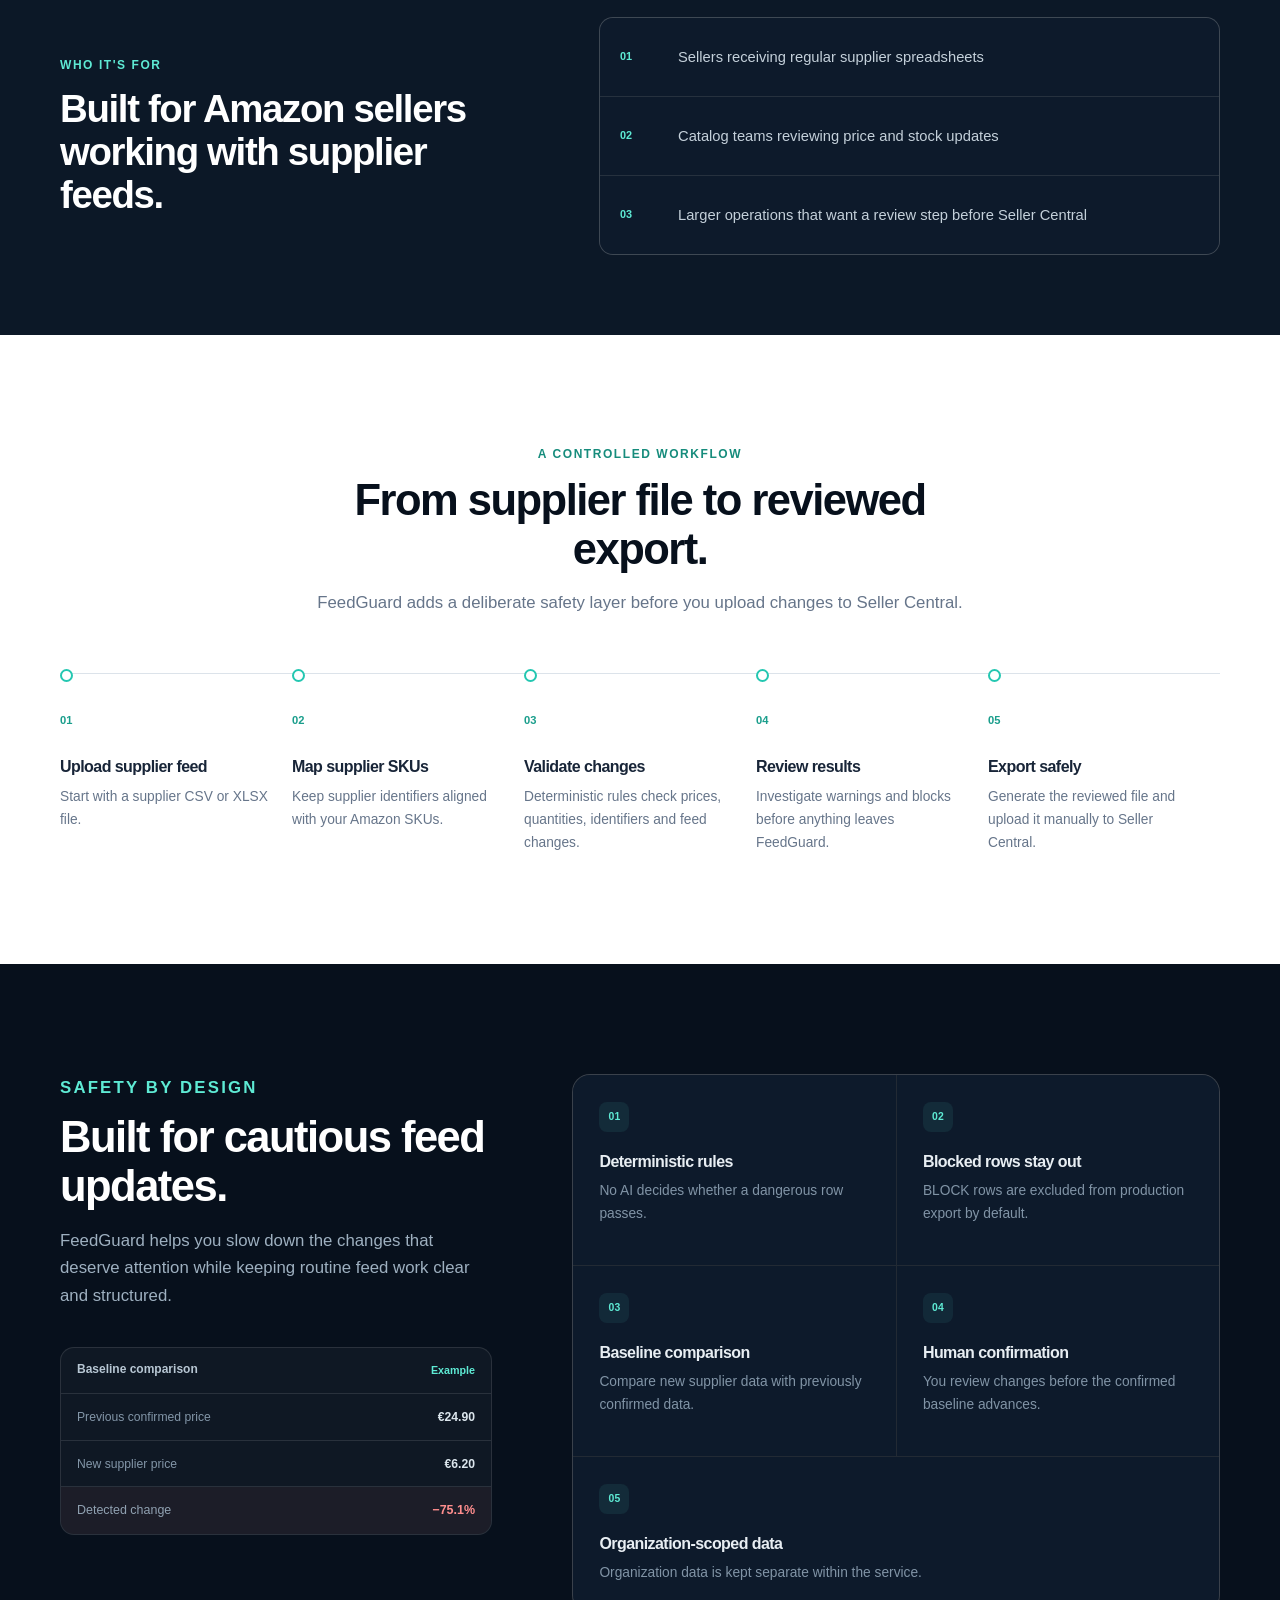
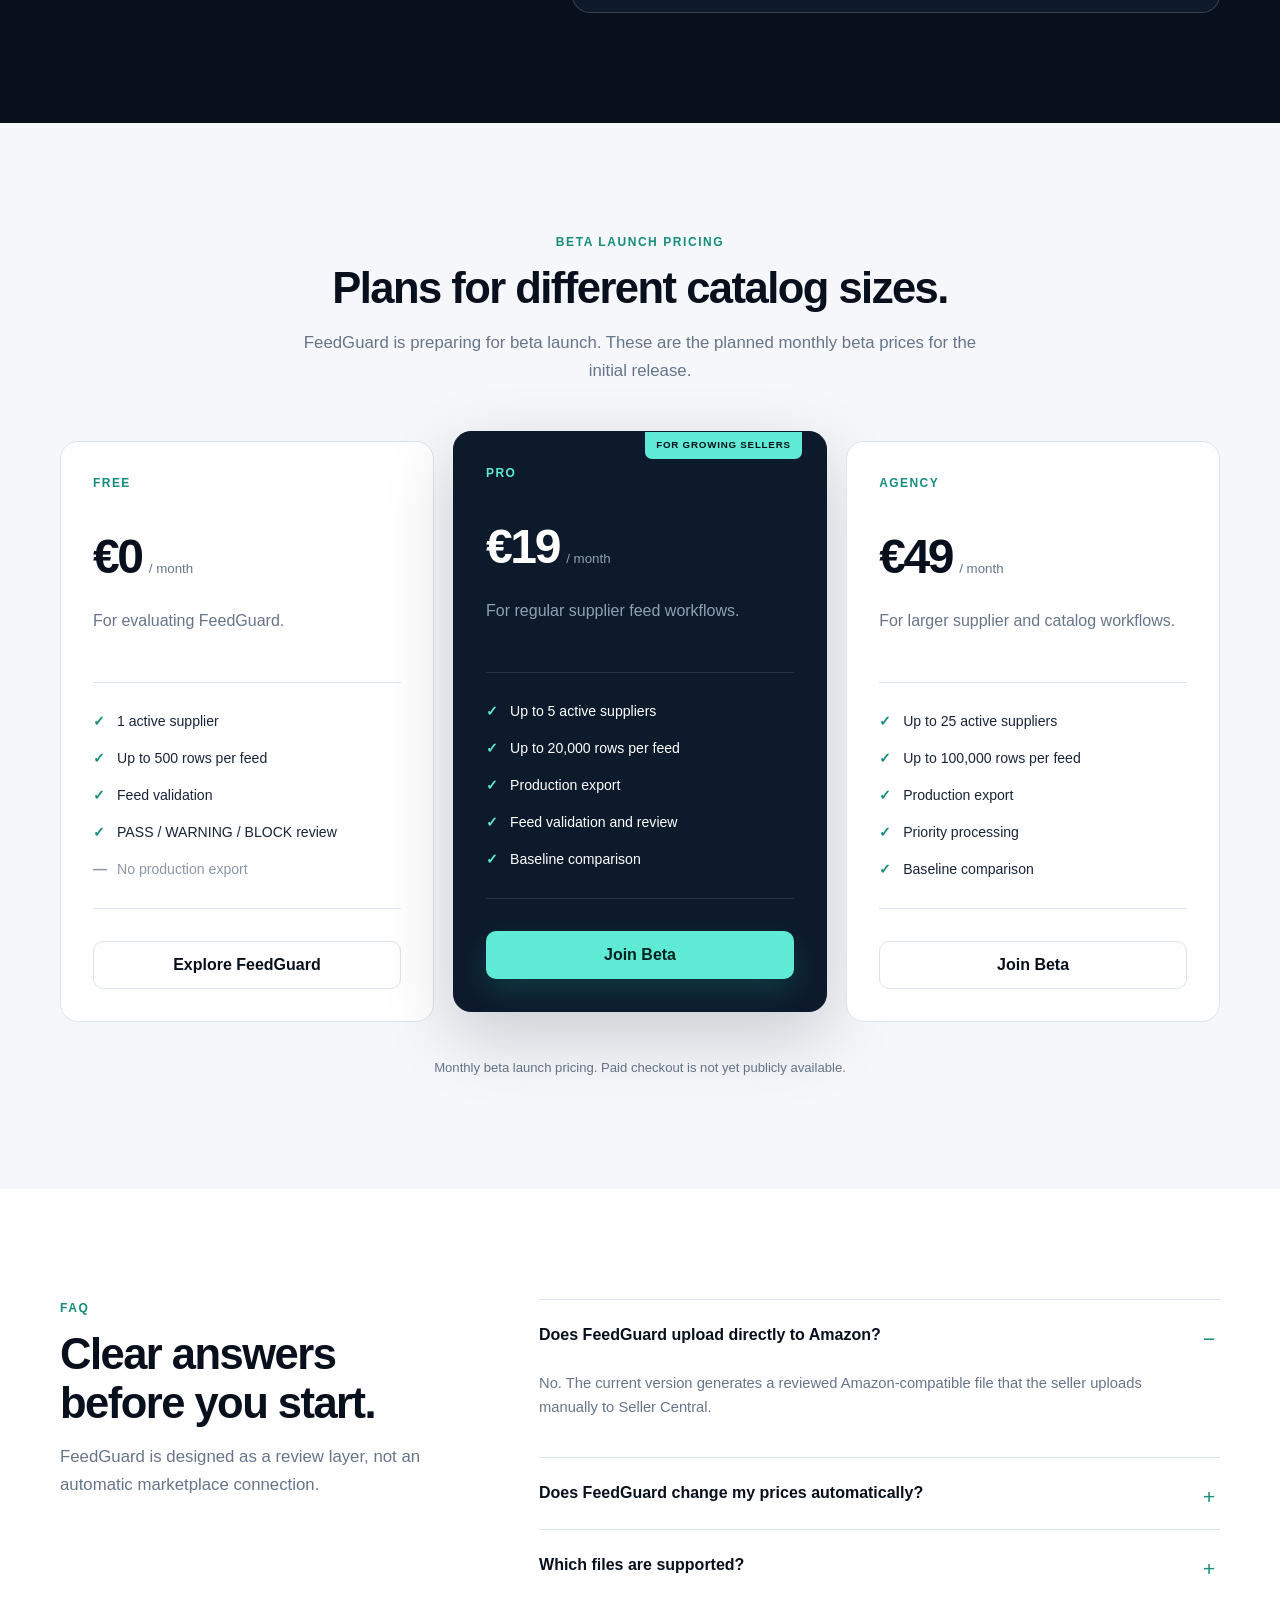
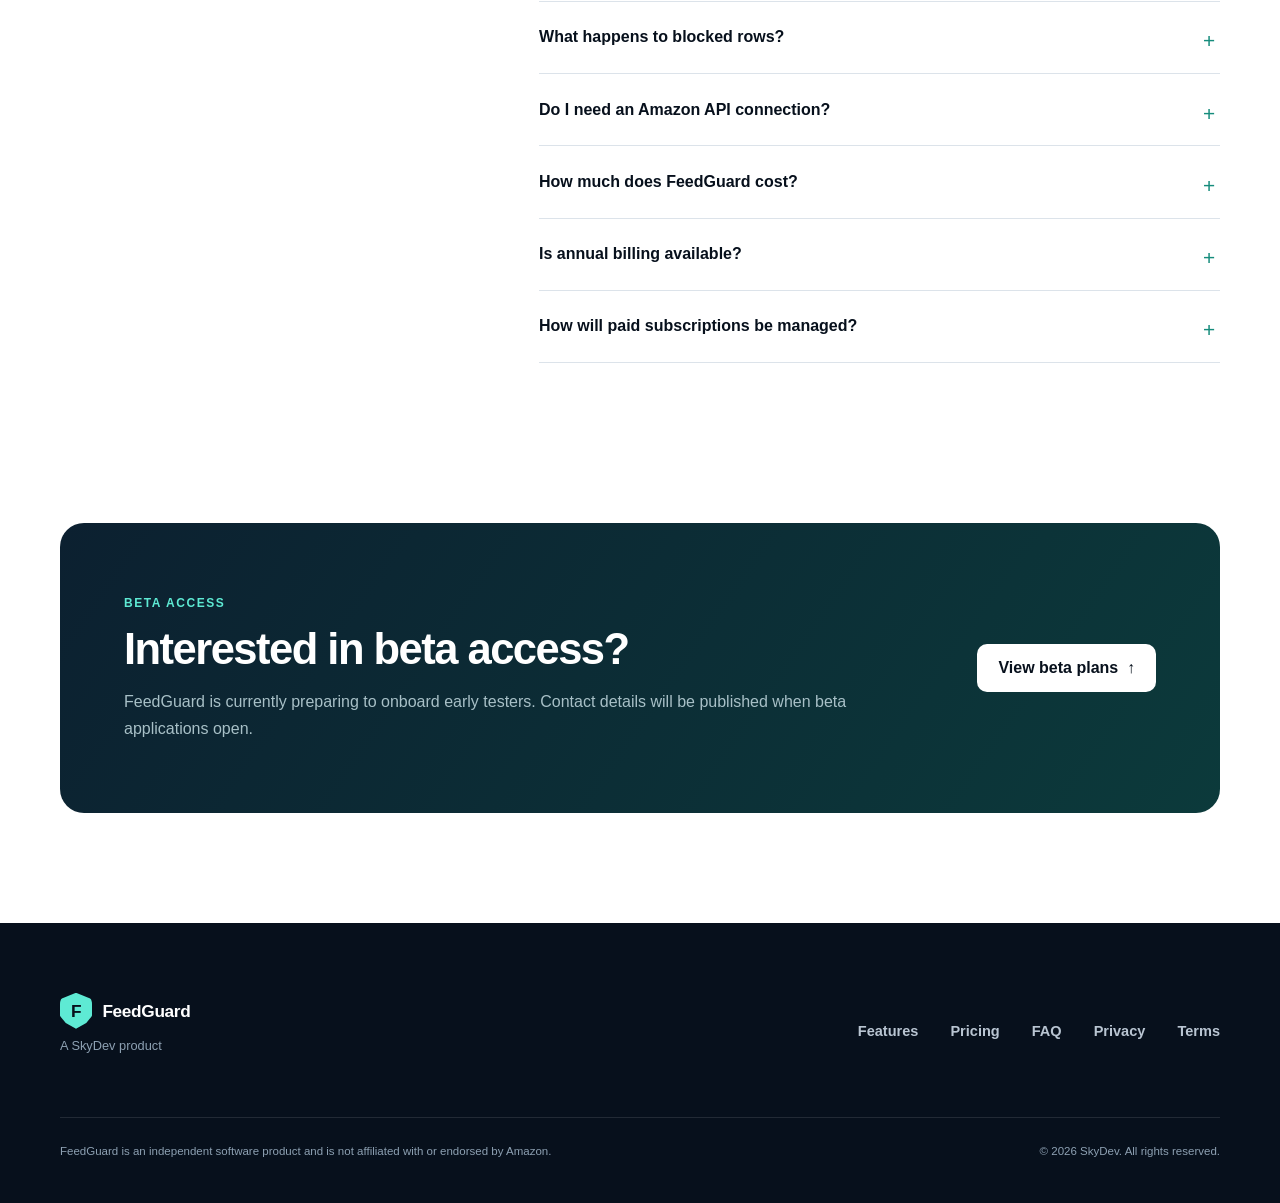
==== commit 0f2db3c8: "fix: publish FeedGuard beta pricing" ====
--- a/index.html
+++ b/index.html
@@ -163,29 +163,29 @@
     <section class="pricing section" id="pricing">
       <div class="shell">
         <div class="section-intro centered">
-          <p class="section-kicker">PLANS FOR DIFFERENT CATALOG SIZES</p>
-          <h2>Choose the workflow that fits your catalog.</h2>
-          <p>FeedGuard is currently preparing for beta. Final paid pricing will be published before paid subscriptions open.</p>
+          <p class="section-kicker">BETA LAUNCH PRICING</p>
+          <h2>Plans for different catalog sizes.</h2>
+          <p>FeedGuard is preparing for beta launch. These are the planned monthly beta prices for the initial release.</p>
         </div>
         <div class="pricing-grid">
           <article class="price-card">
-            <div><p class="plan-name">FREE</p><div class="price plan-status"><span>For evaluation</span></div><p>Explore safer supplier feed validation during beta.</p></div>
+            <div><p class="plan-name">FREE</p><div class="price"><span>€0</span><small>/ month</small></div><p>For evaluating FeedGuard.</p></div>
             <ul><li>1 active supplier</li><li>Up to 500 rows per feed</li><li>Feed validation</li><li>PASS / WARNING / BLOCK review</li><li class="not-included">No production export</li></ul>
-            <a class="button button-plan" href="#contact">View beta status</a>
+            <a class="button button-plan" href="#contact">Explore FeedGuard</a>
           </article>
           <article class="price-card featured">
             <div class="popular">FOR GROWING SELLERS</div>
-            <div><p class="plan-name">PRO</p><div class="price plan-status"><span>Beta pricing<br>coming soon</span></div><p>For sellers running regular catalog updates.</p></div>
+            <div><p class="plan-name">PRO</p><div class="price"><span>€19</span><small>/ month</small></div><p>For regular supplier feed workflows.</p></div>
             <ul><li>Up to 5 active suppliers</li><li>Up to 20,000 rows per feed</li><li>Production export</li><li>Feed validation and review</li><li>Baseline comparison</li></ul>
-            <a class="button button-primary" href="#contact">Beta access details</a>
+            <a class="button button-primary" href="#contact">Join Beta</a>
           </article>
           <article class="price-card">
-            <div><p class="plan-name">AGENCY</p><div class="price plan-status"><span>Beta pricing<br>coming soon</span></div><p>For larger supplier and catalog workflows.</p></div>
-            <ul><li>Up to 25 active suppliers</li><li>Up to 100,000 rows per feed</li><li>Production export</li><li>Priority processing</li><li>Designed for larger catalog workflows</li></ul>
-            <a class="button button-plan" href="#contact">Beta access details</a>
+            <div><p class="plan-name">AGENCY</p><div class="price"><span>€49</span><small>/ month</small></div><p>For larger supplier and catalog workflows.</p></div>
+            <ul><li>Up to 25 active suppliers</li><li>Up to 100,000 rows per feed</li><li>Production export</li><li>Priority processing</li><li>Baseline comparison</li></ul>
+            <a class="button button-plan" href="#contact">Join Beta</a>
           </article>
         </div>
-        <p class="beta-note">FeedGuard is preparing for beta launch. Plan limits and features may evolve during the beta period.</p>
+        <p class="beta-note">Monthly beta launch pricing. Paid checkout is not yet publicly available.</p>
       </div>
     </section>
 
@@ -198,7 +198,9 @@
           <details><summary>Which files are supported?</summary><p>CSV and XLSX supplier files are supported.</p></details>
           <details><summary>What happens to blocked rows?</summary><p>Blocked rows are excluded from production export by default.</p></details>
           <details><summary>Do I need an Amazon API connection?</summary><p>No, not for the current version.</p></details>
-          <details><summary>How will paid subscriptions be managed?</summary><p>Paid subscriptions are planned to be managed through our billing provider's customer portal once paid plans launch.</p></details>
+          <details><summary>How much does FeedGuard cost?</summary><p>FeedGuard's beta launch plans are Free (€0/month), Pro (€19/month), and Agency (€49/month). Paid subscriptions will be billed monthly.</p></details>
+          <details><summary>Is annual billing available?</summary><p>Not during the initial beta launch. Annual plans may be introduced later.</p></details>
+          <details><summary>How will paid subscriptions be managed?</summary><p>Paid subscriptions will be managed through our billing provider's customer portal once paid checkout opens.</p></details>
         </div>
       </div>
     </section>
--- a/styles.css
+++ b/styles.css
@@ -155,8 +155,6 @@
 .price { display: flex; align-items: baseline; gap: .45rem; margin-bottom: .7rem; }
 .price span { color: var(--ink); font-size: 3rem; font-weight: 780; letter-spacing: -.05em; }
 .featured .price span { color: var(--white); }
-.price.plan-status { min-height: 86px; align-items: center; }
-.price.plan-status span { max-width: 280px; font-size: 1.85rem; line-height: 1.12; letter-spacing: -.035em; }
 .price small, .price-card > div > p:last-child { color: var(--muted); }
 .featured .price small, .featured > div > p:last-child { color: #8ea1b3; }
 .price-card ul { display: grid; gap: .85rem; margin: 2rem 0; padding: 1.7rem 0; border-top: 1px solid var(--line); border-bottom: 1px solid var(--line); list-style: none; }
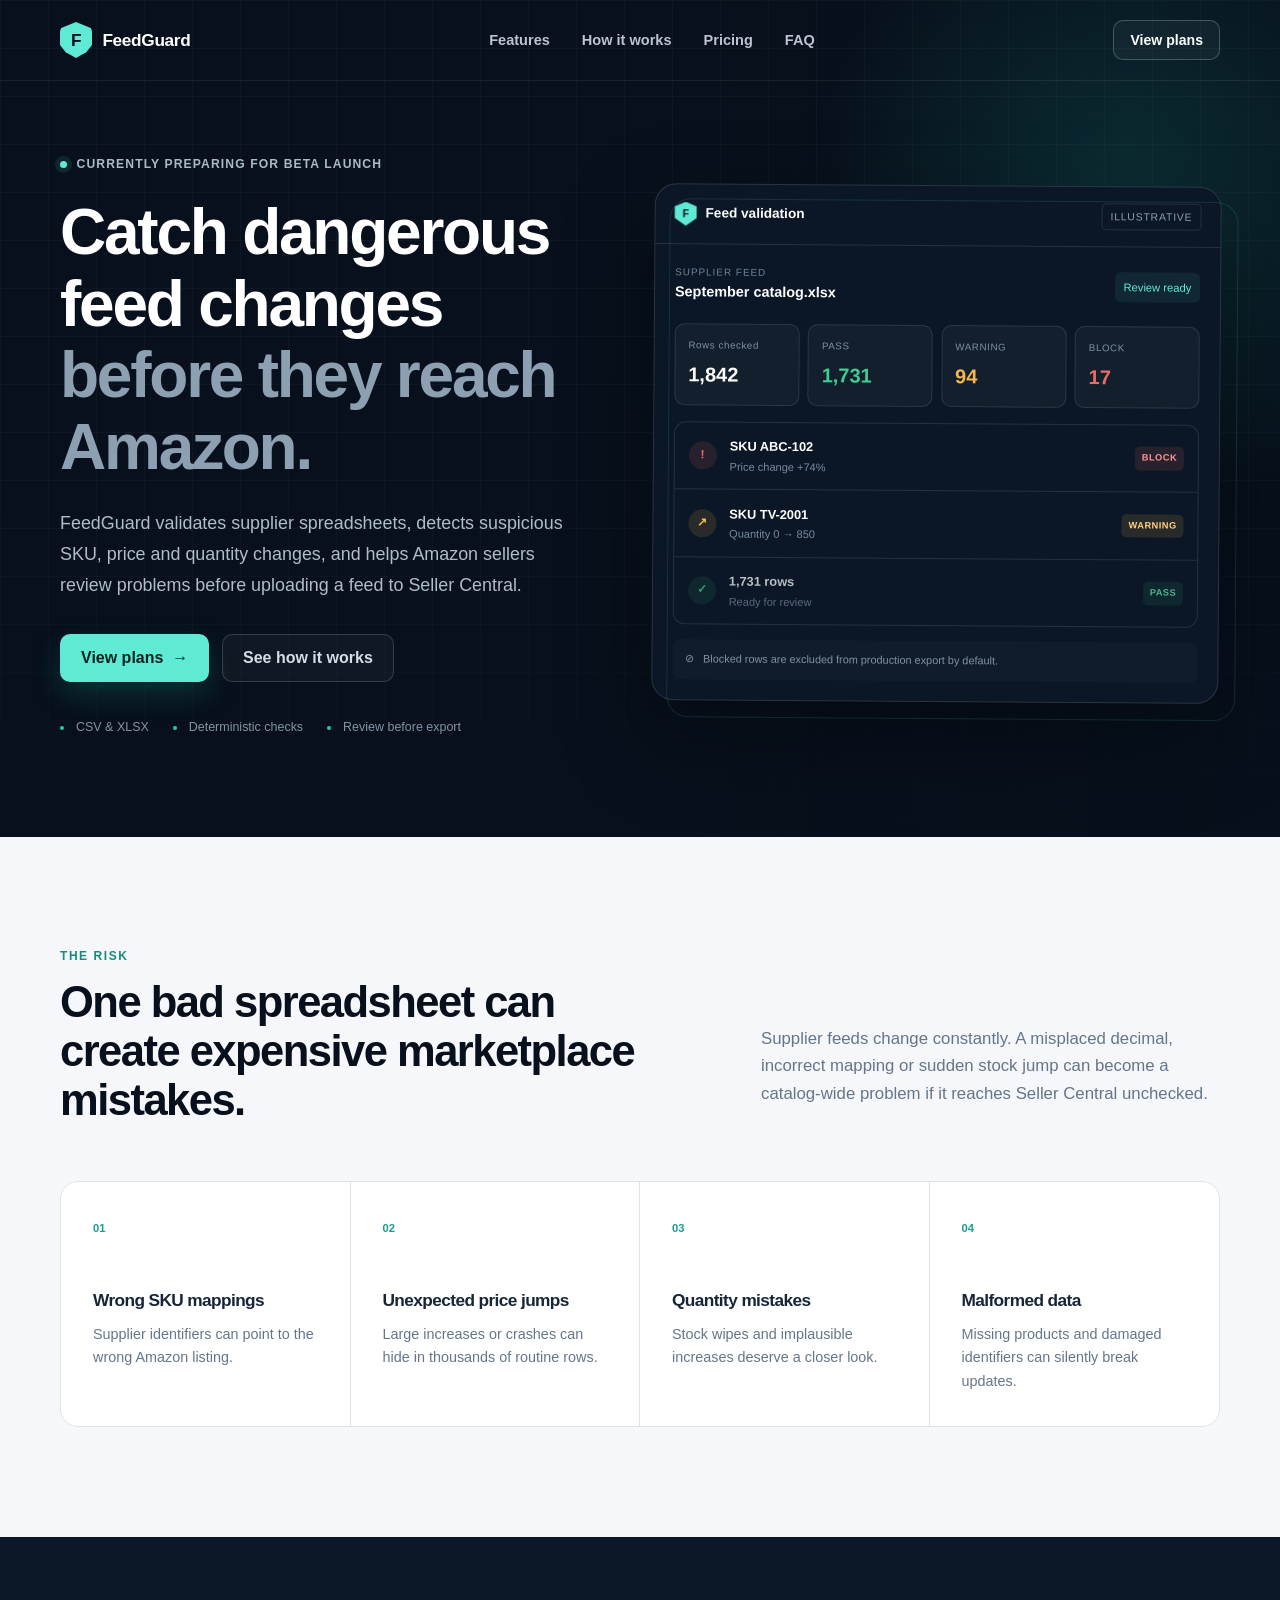
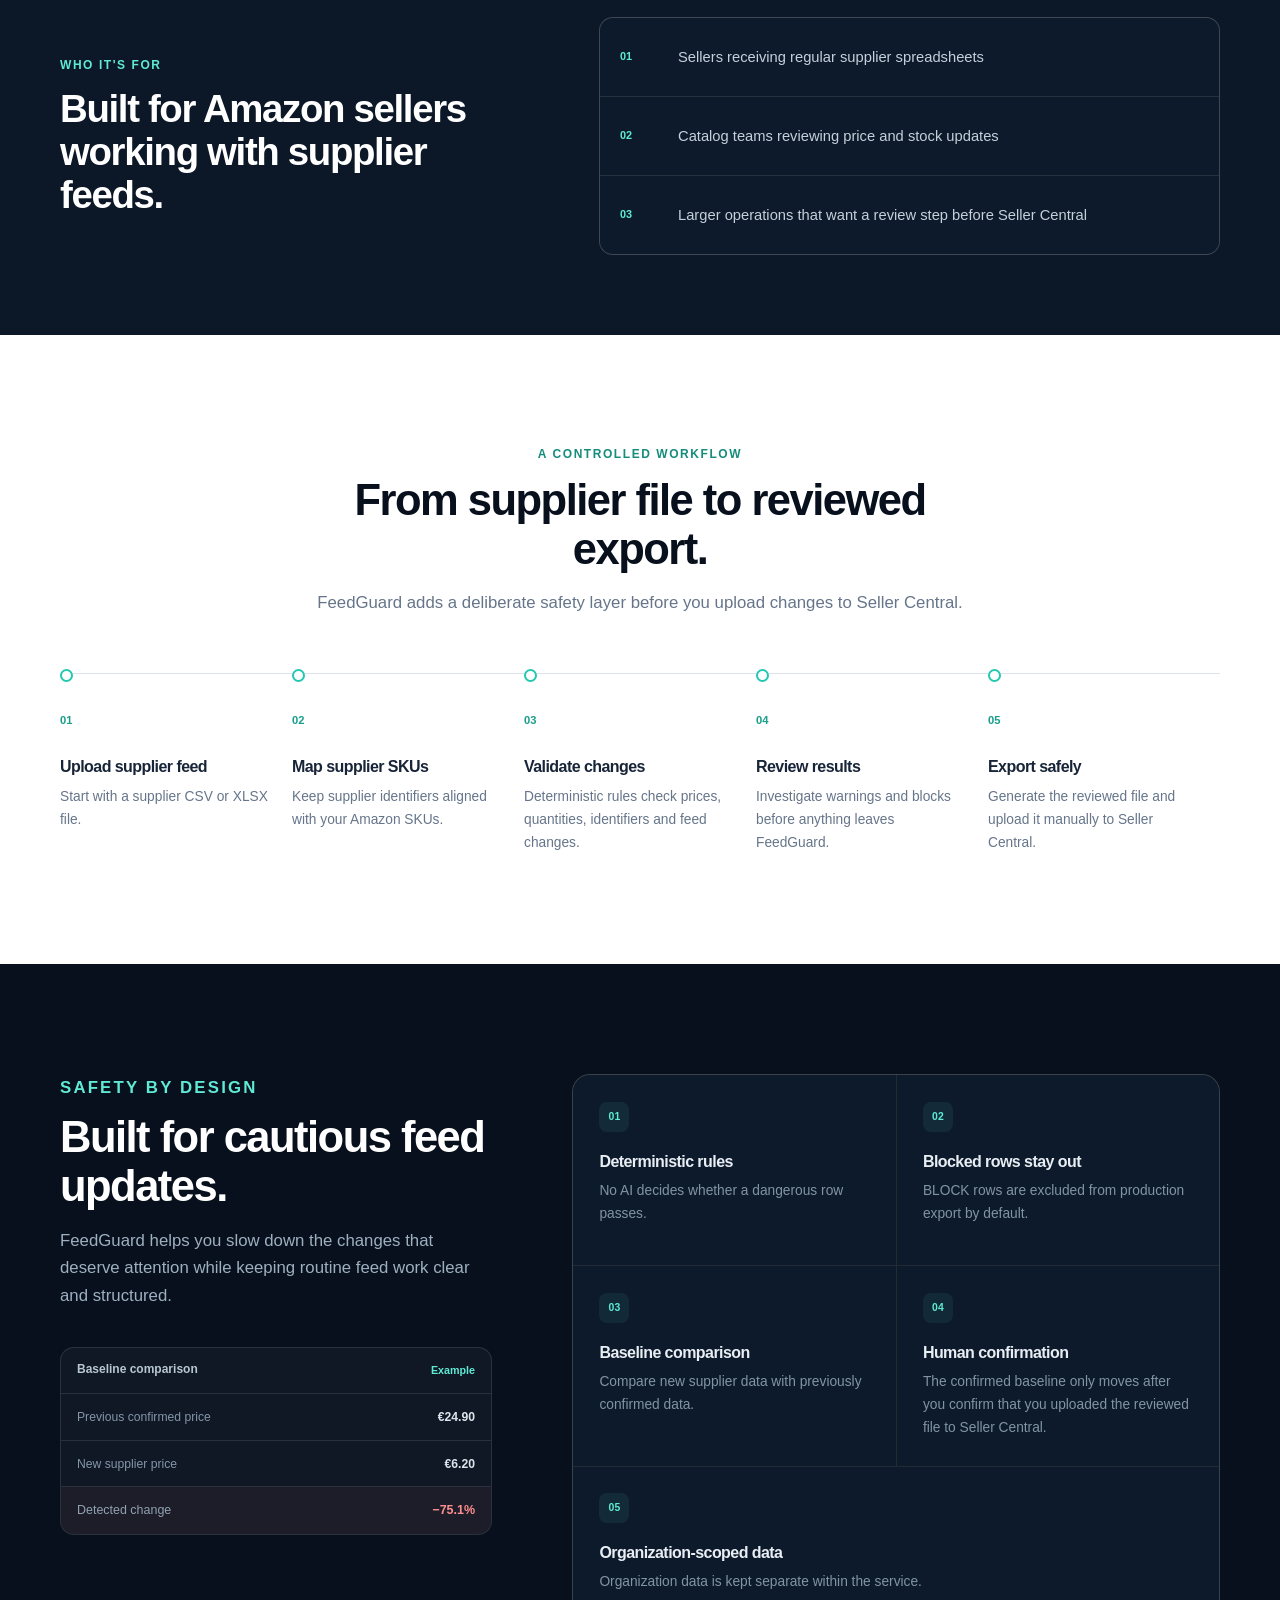
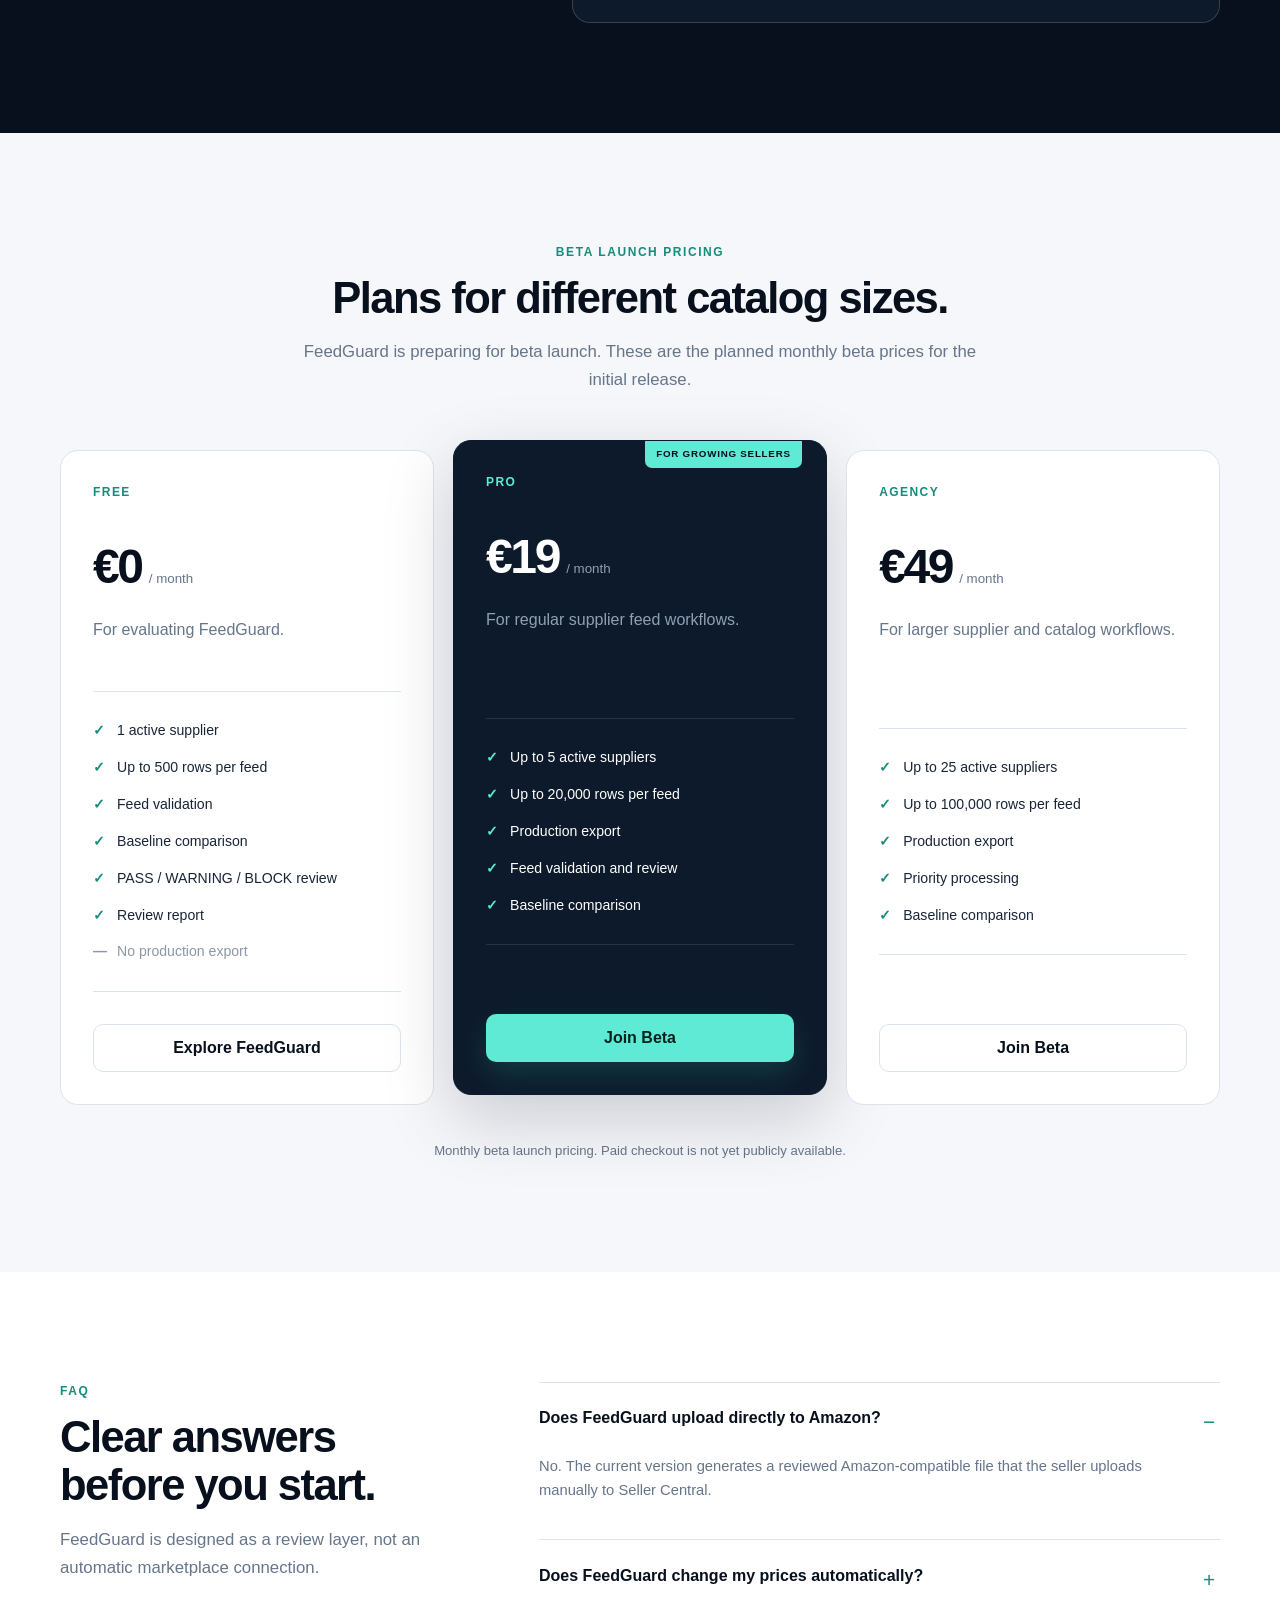
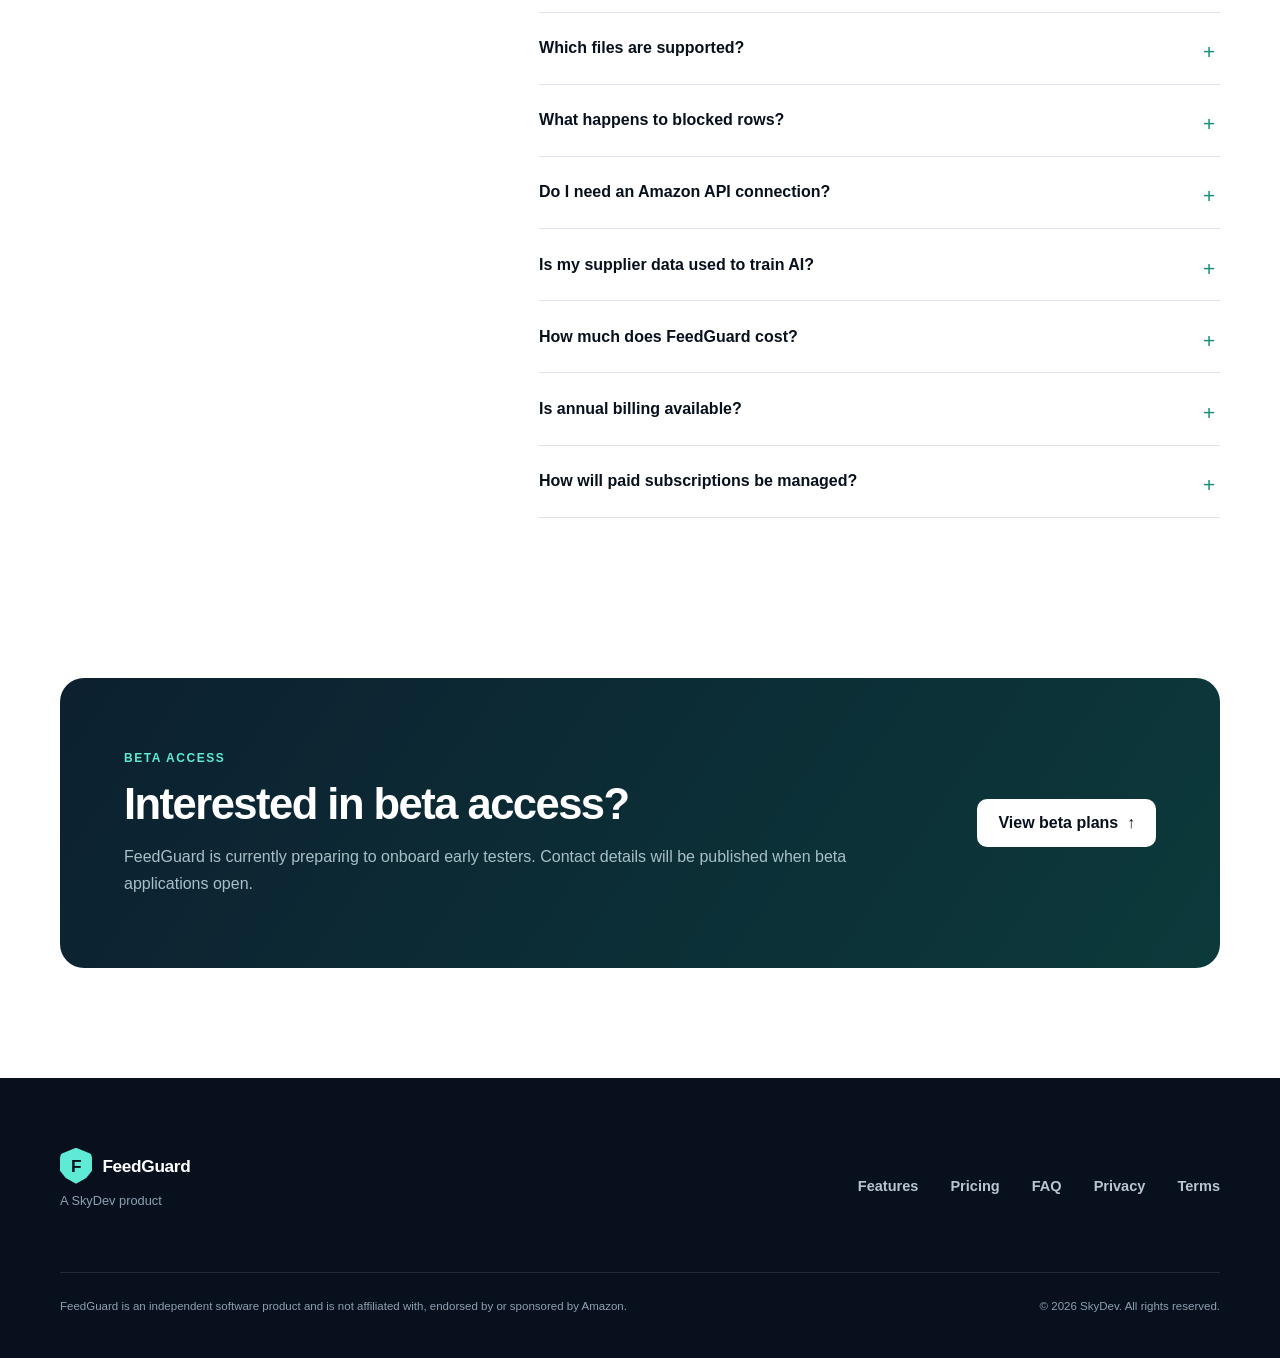
==== commit 25d7f545: "fix: align FeedGuard beta landing content Co-Authored-By: Claude Opus 5.5 <noreply@anthropic.com>" ====
--- a/index.html
+++ b/index.html
@@ -154,7 +154,7 @@
           <article><span class="principle-icon">01</span><h3>Deterministic rules</h3><p>No AI decides whether a dangerous row passes.</p></article>
           <article><span class="principle-icon">02</span><h3>Blocked rows stay out</h3><p>BLOCK rows are excluded from production export by default.</p></article>
           <article><span class="principle-icon">03</span><h3>Baseline comparison</h3><p>Compare new supplier data with previously confirmed data.</p></article>
-          <article><span class="principle-icon">04</span><h3>Human confirmation</h3><p>You review changes before the confirmed baseline advances.</p></article>
+          <article><span class="principle-icon">04</span><h3>Human confirmation</h3><p>The confirmed baseline only moves after you confirm that you uploaded the reviewed file to Seller Central.</p></article>
           <article><span class="principle-icon">05</span><h3>Organization-scoped data</h3><p>Organization data is kept separate within the service.</p></article>
         </div>
       </div>
@@ -170,7 +170,7 @@
         <div class="pricing-grid">
           <article class="price-card">
             <div><p class="plan-name">FREE</p><div class="price"><span>€0</span><small>/ month</small></div><p>For evaluating FeedGuard.</p></div>
-            <ul><li>1 active supplier</li><li>Up to 500 rows per feed</li><li>Feed validation</li><li>PASS / WARNING / BLOCK review</li><li class="not-included">No production export</li></ul>
+            <ul><li>1 active supplier</li><li>Up to 500 rows per feed</li><li>Feed validation</li><li>Baseline comparison</li><li>PASS / WARNING / BLOCK review</li><li>Review report</li><li class="not-included">No production export</li></ul>
             <a class="button button-plan" href="#contact">Explore FeedGuard</a>
           </article>
           <article class="price-card featured">
@@ -198,6 +198,7 @@
           <details><summary>Which files are supported?</summary><p>CSV and XLSX supplier files are supported.</p></details>
           <details><summary>What happens to blocked rows?</summary><p>Blocked rows are excluded from production export by default.</p></details>
           <details><summary>Do I need an Amazon API connection?</summary><p>No, not for the current version.</p></details>
+          <details><summary>Is my supplier data used to train AI?</summary><p>No. Uploaded supplier data is not used to train AI systems, and no AI decides whether a row passes.</p></details>
           <details><summary>How much does FeedGuard cost?</summary><p>FeedGuard's beta launch plans are Free (€0/month), Pro (€19/month), and Agency (€49/month). Paid subscriptions will be billed monthly.</p></details>
           <details><summary>Is annual billing available?</summary><p>Not during the initial beta launch. Annual plans may be introduced later.</p></details>
           <details><summary>How will paid subscriptions be managed?</summary><p>Paid subscriptions will be managed through our billing provider's customer portal once paid checkout opens.</p></details>
@@ -219,7 +220,7 @@
       <nav aria-label="Footer navigation"><a href="#features">Features</a><a href="#pricing">Pricing</a><a href="#faq">FAQ</a><a href="privacy.html">Privacy</a><a href="terms.html">Terms</a></nav>
     </div>
     <div class="shell footer-bottom">
-      <p>FeedGuard is an independent software product and is not affiliated with or endorsed by Amazon.</p>
+      <p>FeedGuard is an independent software product and is not affiliated with, endorsed by or sponsored by Amazon.</p>
       <p>© 2026 SkyDev. All rights reserved.</p>
     </div>
   </footer>
